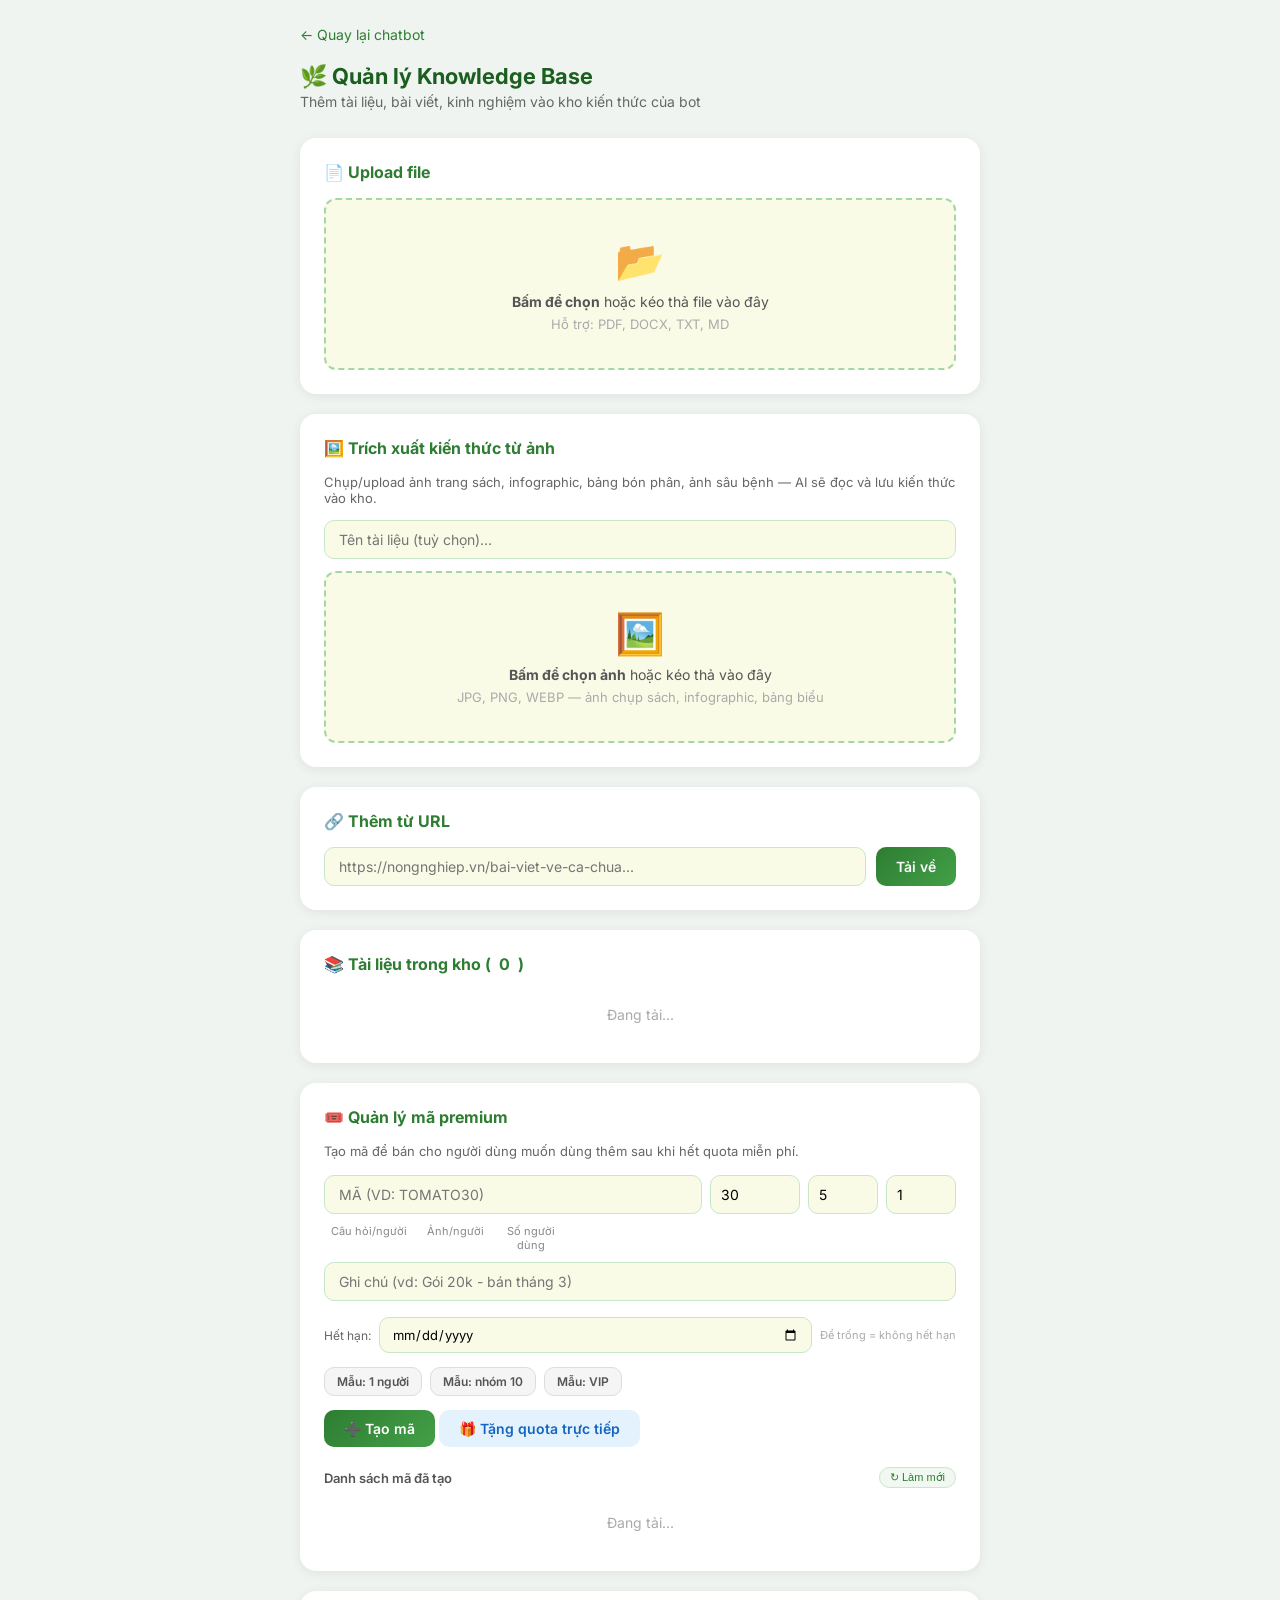
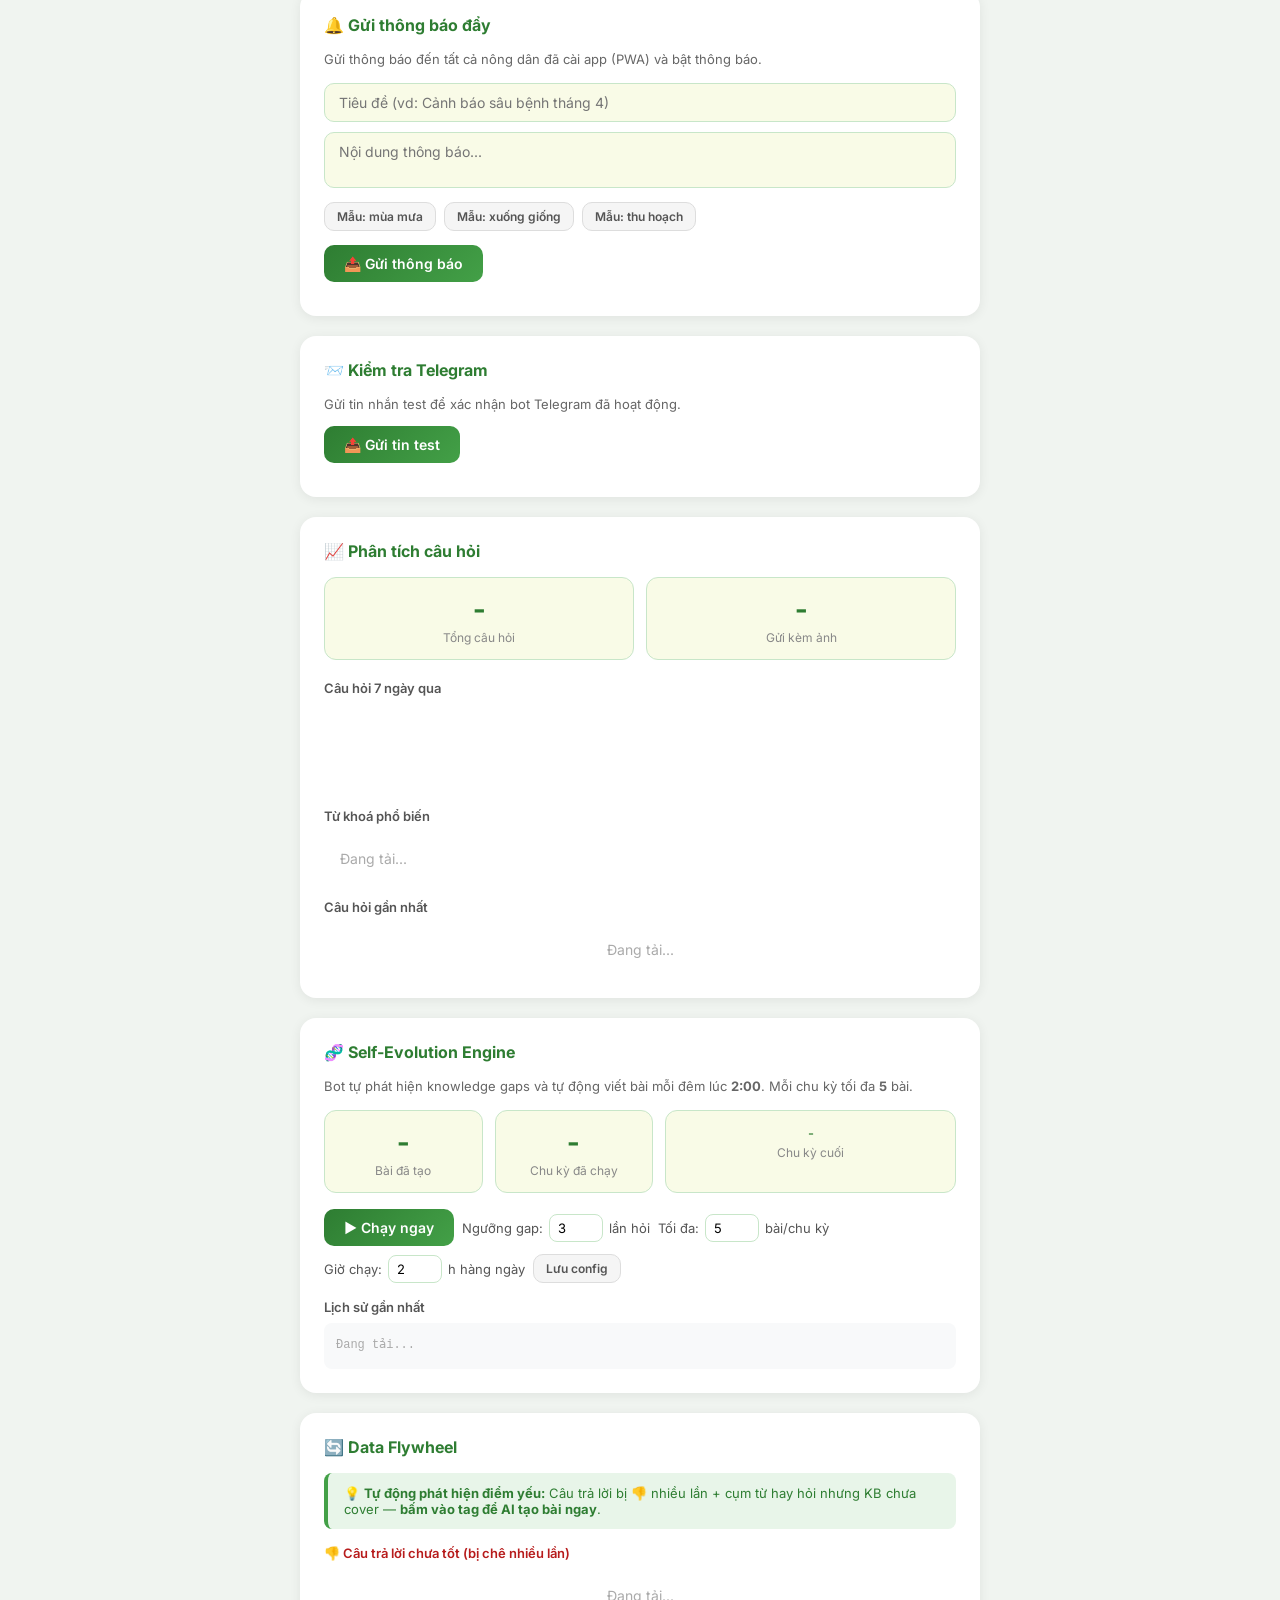
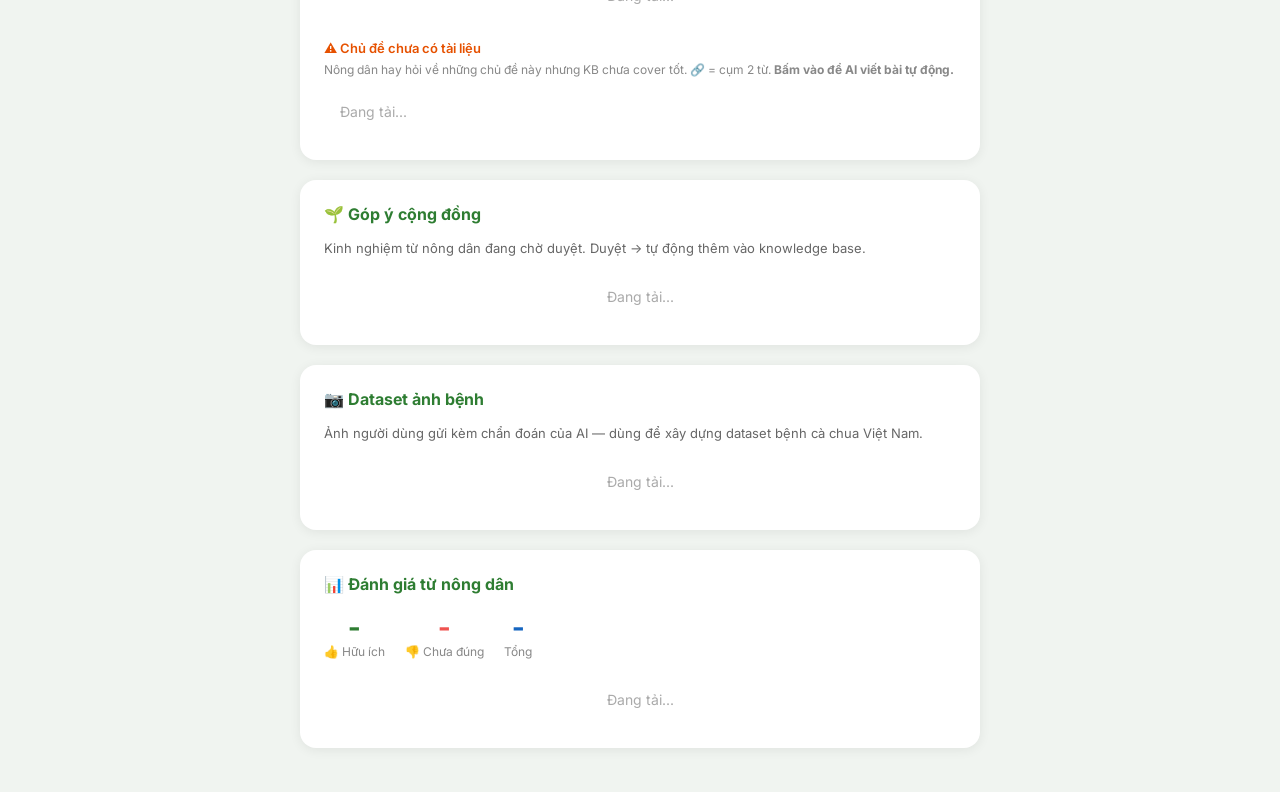
==== static/admin.html @ 4953cf90 "fix: admin có thể reset/xóa code và tặng quota trực tiếp Root cause: admin test code → used_count=1=" ====
<!DOCTYPE html>
<html lang="vi">
<head>
  <meta charset="UTF-8" />
  <meta name="viewport" content="width=device-width, initial-scale=1.0" />
  <title>Admin — Quản lý tài liệu</title>
  <link rel="stylesheet" href="/static/admin.css" />
</head>
<body>
<div class="container">
  <a href="/" class="back-link">← Quay lại chatbot</a>
  <h1>🌿 Quản lý Knowledge Base</h1>
  <p class="subtitle">Thêm tài liệu, bài viết, kinh nghiệm vào kho kiến thức của bot</p>

  <!-- Upload file -->
  <div class="card">
    <h2>📄 Upload file</h2>
    <div class="drop-zone" id="dropZone" onclick="document.getElementById('fileInput').click()">
      <div class="icon">📂</div>
      <p><strong>Bấm để chọn</strong> hoặc kéo thả file vào đây</p>
      <p style="margin-top:6px; color:#aaa; font-size:13px;">Hỗ trợ: PDF, DOCX, TXT, MD</p>
      <input type="file" id="fileInput" accept=".pdf,.docx,.txt,.md" onchange="uploadFile(event)" />
    </div>
  </div>

  <!-- Upload ảnh -->
  <div class="card">
    <h2>🖼️ Trích xuất kiến thức từ ảnh</h2>
    <p style="font-size:13px;color:#666;margin-bottom:14px;">Chụp/upload ảnh trang sách, infographic, bảng bón phân, ảnh sâu bệnh — AI sẽ đọc và lưu kiến thức vào kho.</p>
    <div style="display:flex;gap:10px;margin-bottom:12px;">
      <input type="text" id="imgTitle" placeholder="Tên tài liệu (tuỳ chọn)..." style="flex:1;border:1.5px solid #c8e6c9;border-radius:10px;padding:10px 14px;font-size:14px;font-family:inherit;outline:none;background:#f9fbe7;" />
    </div>
    <div class="drop-zone" id="imgDropZone" onclick="document.getElementById('imgInput').click()">
      <div class="icon">🖼️</div>
      <p><strong>Bấm để chọn ảnh</strong> hoặc kéo thả vào đây</p>
      <p style="margin-top:6px;color:#aaa;font-size:13px;">JPG, PNG, WEBP — ảnh chụp sách, infographic, bảng biểu</p>
      <input type="file" id="imgInput" accept="image/*" onchange="uploadImage(event)" />
    </div>
    <div id="imgPreviewWrap" style="display:none;margin-top:12px;align-items:center;gap:12px;">
      <img id="imgPreview" style="width:80px;height:80px;object-fit:cover;border-radius:8px;border:2px solid #a5d6a7;" />
      <div>
        <div id="imgPreviewName" style="font-size:13px;font-weight:600;"></div>
        <div style="font-size:12px;color:#888;margin-top:3px;">AI đang đọc và trích xuất kiến thức...</div>
      </div>
    </div>
  </div>

  <!-- Thêm URL -->
  <div class="card">
    <h2>🔗 Thêm từ URL</h2>
    <div class="url-row">
      <input type="url" id="urlInput" placeholder="https://nongnghiep.vn/bai-viet-ve-ca-chua..." />
      <button class="btn" onclick="uploadUrl()">Tải về</button>
    </div>
  </div>

  <!-- Log -->
  <div class="log" id="log"></div>

  <!-- Danh sách tài liệu -->
  <div class="card">
    <h2>📚 Tài liệu trong kho (<span id="docCount">0</span>)</h2>
    <div class="doc-list" id="docList">
      <div class="empty">Đang tải...</div>
    </div>
  </div>

  <!-- Premium Codes -->
  <div class="card">
    <h2>🎟️ Quản lý mã premium</h2>
    <p style="font-size:13px;color:#666;margin-bottom:16px;">Tạo mã để bán cho người dùng muốn dùng thêm sau khi hết quota miễn phí.</p>

    <div style="display:flex;flex-direction:column;gap:10px;margin-bottom:14px;">
      <div style="display:flex;gap:8px;">
        <input id="codeInput" type="text" placeholder="Mã (vd: TOMATO30)" maxlength="20"
          style="flex:1;border:1.5px solid #c8e6c9;border-radius:10px;padding:10px 14px;font-size:14px;font-family:inherit;outline:none;background:#f9fbe7;text-transform:uppercase;" />
        <input id="codeRequests" type="number" placeholder="Câu hỏi" min="1" value="30"
          style="width:90px;border:1.5px solid #c8e6c9;border-radius:10px;padding:10px 10px;font-size:14px;font-family:inherit;outline:none;background:#f9fbe7;" />
        <input id="codeImages" type="number" placeholder="Ảnh" min="0" value="5"
          style="width:70px;border:1.5px solid #c8e6c9;border-radius:10px;padding:10px 10px;font-size:14px;font-family:inherit;outline:none;background:#f9fbe7;" />
        <input id="codeMaxUses" type="number" placeholder="Lượt" min="1" value="1" title="Tối đa bao nhiêu người dùng được kích hoạt mã này"
          style="width:70px;border:1.5px solid #c8e6c9;border-radius:10px;padding:10px 10px;font-size:14px;font-family:inherit;outline:none;background:#f9fbe7;" />
      </div>
      <div style="display:flex;gap:6px;font-size:11px;color:#888;">
        <span style="width:90px;text-align:center;">Câu hỏi/người</span>
        <span style="width:70px;text-align:center;">Ảnh/người</span>
        <span style="width:70px;text-align:center;">Số người dùng</span>
      </div>
      <input id="codeNote" type="text" placeholder="Ghi chú (vd: Gói 20k - bán tháng 3)"
        style="border:1.5px solid #c8e6c9;border-radius:10px;padding:10px 14px;font-size:14px;font-family:inherit;outline:none;background:#f9fbe7;" />
      <div style="display:flex;align-items:center;gap:8px;margin-top:6px;">
        <label style="font-size:12px;color:#666;white-space:nowrap;">Hết hạn:</label>
        <input id="codeExpiry" type="date" title="Để trống = không hết hạn"
          style="border:1.5px solid #c8e6c9;border-radius:10px;padding:8px 12px;font-size:13px;font-family:inherit;outline:none;background:#f9fbe7;flex:1;" />
        <span style="font-size:11px;color:#aaa;">Để trống = không hết hạn</span>
      </div>
    </div>
    <div style="display:flex;gap:8px;flex-wrap:wrap;margin-bottom:14px;">
      <button class="btn" style="font-size:12px;padding:6px 12px;background:#f5f5f5;color:#555;border:1px solid #ddd;" onclick="fillCode('PLUS30',30,5,1,'Gói 30 câu - 1 người')">Mẫu: 1 người</button>
      <button class="btn" style="font-size:12px;padding:6px 12px;background:#f5f5f5;color:#555;border:1px solid #ddd;" onclick="fillCode('NHOM10',30,5,10,'Gói nhóm 10 người')">Mẫu: nhóm 10</button>
      <button class="btn" style="font-size:12px;padding:6px 12px;background:#f5f5f5;color:#555;border:1px solid #ddd;" onclick="fillCode('VIP100',100,20,1,'Gói VIP')">Mẫu: VIP</button>
    </div>
    <button class="btn" onclick="createCode()">➕ Tạo mã</button>
    <button class="btn" style="background:#e3f2fd;color:#1565c0;border-color:#90caf9;" onclick="giftQuota()">🎁 Tặng quota trực tiếp</button>
    <div id="codeResult" style="margin-top:10px;font-size:13px;"></div>

    <div style="margin-top:20px;">
      <div style="display:flex;justify-content:space-between;align-items:center;margin-bottom:10px;">
        <div style="font-size:13px;font-weight:600;color:#555;">Danh sách mã đã tạo</div>
        <button onclick="loadCodes()" style="font-size:11px;padding:3px 10px;border:1px solid #c8e6c9;border-radius:12px;background:#f1f8f1;color:#2e7d32;cursor:pointer;">↻ Làm mới</button>
      </div>
      <div id="codeList"><div class="empty">Đang tải...</div></div>
    </div>
  </div>

  <!-- Push Notifications -->
  <div class="card" id="pushCard">
    <h2>🔔 Gửi thông báo đẩy</h2>
    <p style="font-size:13px;color:#666;margin-bottom:16px;">Gửi thông báo đến tất cả nông dân đã cài app (PWA) và bật thông báo.</p>

    <div style="display:flex;flex-direction:column;gap:10px;margin-bottom:14px;">
      <input id="pushTitle" type="text" placeholder="Tiêu đề (vd: Cảnh báo sâu bệnh tháng 4)"
        style="border:1.5px solid #c8e6c9;border-radius:10px;padding:10px 14px;font-size:14px;font-family:inherit;outline:none;background:#f9fbe7;" />
      <textarea id="pushBody" rows="2" placeholder="Nội dung thông báo..."
        style="border:1.5px solid #c8e6c9;border-radius:10px;padding:10px 14px;font-size:14px;font-family:inherit;outline:none;background:#f9fbe7;resize:none;"></textarea>
    </div>

    <div style="display:flex;gap:8px;flex-wrap:wrap;margin-bottom:14px;">
      <button class="btn" style="font-size:12px;padding:6px 12px;background:#f5f5f5;color:#555;border:1px solid #ddd;" onclick="fillPush('🌧️ Mùa mưa đến rồi!','Phun phòng bệnh mốc sương ngay, 7 ngày/lần. Kiểm tra thoát nước vườn.')">Mẫu: mùa mưa</button>
      <button class="btn" style="font-size:12px;padding:6px 12px;background:#f5f5f5;color:#555;border:1px solid #ddd;" onclick="fillPush('🌱 Thời điểm xuống giống!','Tháng này là thời điểm tốt để trồng cà chua. Chuẩn bị đất và giống ngay nhé!')">Mẫu: xuống giống</button>
      <button class="btn" style="font-size:12px;padding:6px 12px;background:#f5f5f5;color:#555;border:1px solid #ddd;" onclick="fillPush('🍅 Thu hoạch và giá cả','Kiểm tra vườn, thu hoạch khi quả đỏ 70-80% để vận chuyển xa được.')">Mẫu: thu hoạch</button>
    </div>

    <button class="btn" onclick="sendPush()" id="pushBtn">📤 Gửi thông báo</button>
    <div id="pushResult" style="margin-top:10px;font-size:13px;"></div>
  </div>

  <!-- Telegram Test -->
  <div class="card">
    <h2>📨 Kiểm tra Telegram</h2>
    <p style="font-size:13px;color:#666;margin-bottom:14px;">Gửi tin nhắn test để xác nhận bot Telegram đã hoạt động.</p>
    <button class="btn" onclick="testTelegram()" id="telegramTestBtn">📤 Gửi tin test</button>
    <div id="telegramResult" style="margin-top:10px;font-size:13px;"></div>
  </div>

  <!-- Analytics -->
  <div class="card">
    <h2>📈 Phân tích câu hỏi</h2>
    <div class="stat-row">
      <div class="stat-box">
        <div class="num" id="aTotalQ">-</div>
        <div class="lbl">Tổng câu hỏi</div>
      </div>
      <div class="stat-box">
        <div class="num" id="aTotalImg">-</div>
        <div class="lbl">Gửi kèm ảnh</div>
      </div>
    </div>

    <div style="font-size:13px;font-weight:600;color:#555;margin-bottom:10px;">Câu hỏi 7 ngày qua</div>
    <div class="bar-chart" id="barChart"></div>
    <div style="display:flex;gap:6px;" id="barLabels"></div>

    <div style="font-size:13px;font-weight:600;color:#555;margin:16px 0 10px;">Từ khoá phổ biến</div>
    <div class="keyword-cloud" id="keywordCloud">
      <div class="empty">Đang tải...</div>
    </div>

    <div style="font-size:13px;font-weight:600;color:#555;margin:16px 0 10px;">Câu hỏi gần nhất</div>
    <div id="recentQuestions">
      <div class="empty">Đang tải...</div>
    </div>
  </div>

  <!-- Self-Evolution Engine -->
  <div class="card">
    <h2>🧬 Self-Evolution Engine</h2>
    <p style="font-size:13px;color:#666;margin-bottom:16px;">Bot tự phát hiện knowledge gaps và tự động viết bài mỗi đêm lúc <strong id="evoHour">2:00</strong>. Mỗi chu kỳ tối đa <strong id="evoMax">5</strong> bài.</p>

    <div class="stat-row" style="margin-bottom:16px;">
      <div class="stat-box">
        <div class="num" id="evoTotalFilled">-</div>
        <div class="lbl">Bài đã tạo</div>
      </div>
      <div class="stat-box">
        <div class="num" id="evoTotalCycles">-</div>
        <div class="lbl">Chu kỳ đã chạy</div>
      </div>
      <div class="stat-box" style="flex:2;">
        <div class="num" style="font-size:13px;font-weight:500;" id="evoLastCycle">-</div>
        <div class="lbl">Chu kỳ cuối</div>
      </div>
    </div>

    <div style="display:flex;gap:8px;flex-wrap:wrap;align-items:center;margin-bottom:16px;">
      <button class="btn" onclick="runEvolution()" id="runEvoBtn">▶ Chạy ngay</button>
      <div style="display:flex;align-items:center;gap:6px;font-size:13px;color:#555;">
        <span>Ngưỡng gap:</span>
        <input id="cfgMinCount" type="number" min="1" max="20" value="3"
          style="width:54px;border:1.5px solid #c8e6c9;border-radius:8px;padding:5px 8px;font-size:13px;font-family:inherit;outline:none;" />
        <span>lần hỏi</span>
      </div>
      <div style="display:flex;align-items:center;gap:6px;font-size:13px;color:#555;">
        <span>Tối đa:</span>
        <input id="cfgMaxPerCycle" type="number" min="1" max="20" value="5"
          style="width:54px;border:1.5px solid #c8e6c9;border-radius:8px;padding:5px 8px;font-size:13px;font-family:inherit;outline:none;" />
        <span>bài/chu kỳ</span>
      </div>
      <div style="display:flex;align-items:center;gap:6px;font-size:13px;color:#555;">
        <span>Giờ chạy:</span>
        <input id="cfgHour" type="number" min="0" max="23" value="2"
          style="width:54px;border:1.5px solid #c8e6c9;border-radius:8px;padding:5px 8px;font-size:13px;font-family:inherit;outline:none;" />
        <span>h hàng ngày</span>
      </div>
      <button class="btn" style="background:#f5f5f5;color:#555;border:1px solid #ddd;font-size:12px;padding:6px 12px;" onclick="saveEvoConfig()">Lưu config</button>
    </div>

    <div id="evoRunResult" style="font-size:13px;margin-bottom:12px;"></div>

    <div style="font-size:13px;font-weight:600;color:#555;margin-bottom:8px;">Lịch sử gần nhất</div>
    <div id="evoHistory" style="font-size:12px;font-family:monospace;background:#f8f9fa;border-radius:8px;padding:12px;max-height:260px;overflow-y:auto;line-height:1.8;">
      <span style="color:#aaa;">Đang tải...</span>
    </div>
  </div>

  <!-- Data Flywheel -->
  <div class="card">
    <h2>🔄 Data Flywheel</h2>
    <div class="flywheel-tip">
      💡 <strong>Tự động phát hiện điểm yếu:</strong> Câu trả lời bị 👎 nhiều lần + cụm từ hay hỏi nhưng KB chưa cover — <strong>bấm vào tag để AI tạo bài ngay</strong>.
    </div>

    <div style="font-size:13px;font-weight:600;color:#b71c1c;margin-bottom:10px;">👎 Câu trả lời chưa tốt (bị chê nhiều lần)</div>
    <div id="badQuestions"><div class="empty">Đang tải...</div></div>

    <div style="font-size:13px;font-weight:600;color:#e65100;margin:20px 0 6px;">⚠️ Chủ đề chưa có tài liệu</div>
    <p style="font-size:12px;color:#888;margin-bottom:10px;">Nông dân hay hỏi về những chủ đề này nhưng KB chưa cover tốt. 🔗 = cụm 2 từ. <strong>Bấm vào để AI viết bài tự động.</strong></p>
    <div class="gap-cloud" id="gapCloud"><div class="empty">Đang tải...</div></div>
    <div id="gapEmpty" style="display:none;" class="empty">✅ Knowledge base đang cover tốt tất cả chủ đề phổ biến!</div>
  </div>

  <!-- Community Tips -->
  <div class="card">
    <h2>🌱 Góp ý cộng đồng</h2>
    <p style="font-size:13px;color:#666;margin-bottom:16px;">Kinh nghiệm từ nông dân đang chờ duyệt. Duyệt → tự động thêm vào knowledge base.</p>
    <div id="communityList"><div class="empty">Đang tải...</div></div>
  </div>

  <!-- Image Dataset -->
  <div class="card">
    <h2>📷 Dataset ảnh bệnh</h2>
    <p style="font-size:13px;color:#666;margin-bottom:16px;">Ảnh người dùng gửi kèm chẩn đoán của AI — dùng để xây dựng dataset bệnh cà chua Việt Nam.</p>
    <div id="imageDatasetList"><div class="empty">Đang tải...</div></div>
  </div>

  <!-- Feedback -->
  <div class="card">
    <h2>📊 Đánh giá từ nông dân</h2>
    <div id="feedbackStats" style="display:flex;gap:20px;margin-bottom:16px;">
      <div style="text-align:center;">
        <div style="font-size:28px;font-weight:700;color:#2e7d32;" id="fbGood">-</div>
        <div style="font-size:12px;color:#888;">👍 Hữu ích</div>
      </div>
      <div style="text-align:center;">
        <div style="font-size:28px;font-weight:700;color:#ef5350;" id="fbBad">-</div>
        <div style="font-size:12px;color:#888;">👎 Chưa đúng</div>
      </div>
      <div style="text-align:center;">
        <div style="font-size:28px;font-weight:700;color:#1565c0;" id="fbTotal">-</div>
        <div style="font-size:12px;color:#888;">Tổng</div>
      </div>
    </div>
    <div id="feedbackList" style="display:flex;flex-direction:column;gap:10px;">
      <div class="empty">Đang tải...</div>
    </div>
  </div>
</div>

<script src="/static/admin.js"></script>
</body>
</html>
---- static/admin.css ----
@import url('https://fonts.googleapis.com/css2?family=Inter:wght@400;500;600;700&display=swap');
* { box-sizing: border-box; margin: 0; padding: 0; }
body {
  font-family: 'Inter', sans-serif;
  background: #f0f4f0; min-height: 100vh;
  padding: 24px 16px;
}
.container { max-width: 680px; margin: 0 auto; }
h1 { font-size: 22px; color: #1b5e20; margin-bottom: 4px; }
.subtitle { color: #666; font-size: 14px; margin-bottom: 28px; }

.card {
  background: white; border-radius: 16px;
  padding: 24px; margin-bottom: 20px;
  box-shadow: 0 2px 12px rgba(0,0,0,0.07);
}
.card h2 { font-size: 16px; color: #2e7d32; margin-bottom: 16px; display: flex; align-items: center; gap: 8px; }

/* Upload drag-drop zone */
.drop-zone {
  border: 2px dashed #a5d6a7; border-radius: 12px;
  padding: 36px 20px; text-align: center;
  cursor: pointer; transition: all 0.2s;
  background: #f9fbe7;
}
.drop-zone:hover, .drop-zone.drag { border-color: #2e7d32; background: #e8f5e9; }
.drop-zone p { color: #555; font-size: 14px; margin-top: 8px; }
.drop-zone .icon { font-size: 40px; }
.drop-zone input { display: none; }

/* URL input */
.url-row { display: flex; gap: 10px; }
.url-row input {
  flex: 1; border: 1.5px solid #c8e6c9; border-radius: 10px;
  padding: 10px 14px; font-size: 14px; font-family: inherit;
  outline: none; background: #f9fbe7;
}
.url-row input:focus { border-color: #2e7d32; }

/* Button */
.btn {
  background: linear-gradient(135deg, #2e7d32, #43a047);
  color: white; border: none; border-radius: 10px;
  padding: 10px 20px; font-size: 14px; font-family: inherit;
  font-weight: 600; cursor: pointer; transition: all 0.15s;
  white-space: nowrap;
}
.btn:hover { opacity: 0.9; transform: translateY(-1px); }
.btn:active { transform: scale(0.97); }
.btn:disabled { background: #a5d6a7; cursor: not-allowed; transform: none; }

/* Doc list */
.doc-list { display: flex; flex-direction: column; gap: 10px; }
.doc-item {
  display: flex; align-items: center; gap: 12px;
  padding: 12px 14px; background: #f9f9f9;
  border-radius: 10px; border: 1px solid #e8e8e8;
}
.doc-icon { font-size: 22px; flex-shrink: 0; }
.doc-info { flex: 1; min-width: 0; }
.doc-name { font-size: 14px; font-weight: 600; color: #212121; white-space: nowrap; overflow: hidden; text-overflow: ellipsis; }
.doc-meta { font-size: 12px; color: #888; margin-top: 2px; }
.doc-delete {
  background: none; border: none; color: #bbb;
  cursor: pointer; font-size: 18px; padding: 4px;
  transition: color 0.15s; flex-shrink: 0;
}
.doc-delete:hover { color: #ef5350; }

/* Log */
.log {
  background: #1a1a2e; color: #69f0ae;
  border-radius: 10px; padding: 14px 16px;
  font-family: monospace; font-size: 13px;
  min-height: 60px; max-height: 160px;
  overflow-y: auto; white-space: pre-wrap;
  display: none;
}
.log.show { display: block; }

.back-link { display: inline-block; margin-bottom: 20px; color: #2e7d32; text-decoration: none; font-size: 14px; }
.back-link:hover { text-decoration: underline; }

.empty { color: #aaa; font-size: 14px; text-align: center; padding: 16px; }

/* Analytics */
.stat-row { display: flex; gap: 12px; margin-bottom: 20px; }
.stat-box {
  flex: 1; background: #f9fbe7; border-radius: 12px;
  padding: 14px 12px; text-align: center;
  border: 1.5px solid #c8e6c9;
}
.stat-box .num { font-size: 28px; font-weight: 700; color: #2e7d32; }
.stat-box .lbl { font-size: 12px; color: #888; margin-top: 4px; }

.bar-chart { display: flex; align-items: flex-end; gap: 6px; height: 80px; margin-bottom: 6px; }
.bar-col { flex: 1; display: flex; flex-direction: column; align-items: center; gap: 4px; }
.bar { width: 100%; background: #a5d6a7; border-radius: 4px 4px 0 0; min-height: 4px; transition: background 0.2s; }
.bar:hover { background: #2e7d32; }
.bar-lbl { font-size: 10px; color: #999; white-space: nowrap; }
.bar-val { font-size: 10px; color: #555; font-weight: 600; }

.keyword-cloud { display: flex; flex-wrap: wrap; gap: 8px; margin-top: 4px; }
.kw-tag {
  background: #e8f5e9; color: #2e7d32;
  border-radius: 20px; padding: 4px 12px;
  font-size: 13px; font-weight: 500;
  border: 1px solid #a5d6a7;
}
.kw-tag.big { font-size: 15px; font-weight: 700; background: #c8e6c9; }

.q-item {
  padding: 10px 12px; background: #f9f9f9;
  border-radius: 10px; border: 1px solid #eee;
  margin-bottom: 8px;
}
.q-item .q-text { font-size: 13px; color: #333; }
.q-item .q-meta { font-size: 11px; color: #aaa; margin-top: 4px; }

/* Community tips */
.tip-item {
  padding: 14px; background: #fff8e1;
  border-radius: 12px; border: 1px solid #ffe082;
  margin-bottom: 12px;
}
.tip-title { font-size: 14px; font-weight: 700; color: #212121; margin-bottom: 4px; }
.tip-content { font-size: 13px; color: #555; line-height: 1.5; margin-bottom: 8px; white-space: pre-wrap; }
.tip-meta { font-size: 11px; color: #aaa; margin-bottom: 10px; display: flex; gap: 10px; }
.tip-actions { display: flex; gap: 8px; }
.btn-approve { background: #2e7d32; color: white; border: none; border-radius: 8px; padding: 7px 16px; font-size: 13px; font-weight: 600; cursor: pointer; font-family: inherit; }
.btn-reject  { background: #f5f5f5; color: #777; border: 1px solid #ddd; border-radius: 8px; padding: 7px 16px; font-size: 13px; cursor: pointer; font-family: inherit; }
.btn-approve:hover { background: #1b5e20; }
.btn-reject:hover  { background: #ffebee; color: #ef5350; border-color: #ef5350; }

/* Image dataset */
.img-item { display: flex; gap: 12px; padding: 12px; background: #f9f9f9; border-radius: 10px; border: 1px solid #eee; margin-bottom: 10px; }
.img-thumb { width: 70px; height: 70px; object-fit: cover; border-radius: 8px; flex-shrink: 0; border: 1.5px solid #c8e6c9; cursor: pointer; }
.img-info { flex: 1; min-width: 0; }
.img-diagnosis { font-size: 12px; color: #444; line-height: 1.5; overflow: hidden; display: -webkit-box; -webkit-line-clamp: 3; -webkit-box-orient: vertical; }
.img-meta { font-size: 11px; color: #aaa; margin-top: 5px; display: flex; gap: 8px; }

/* Data Flywheel */
.bad-item {
  padding: 12px 14px; background: #fff8f8;
  border-radius: 10px; border: 1px solid #ffcdd2;
  margin-bottom: 10px;
}
.bad-item .bad-q { font-size: 13px; font-weight: 600; color: #b71c1c; }
.bad-item .bad-a { font-size: 12px; color: #777; margin-top: 4px; line-height: 1.5; }
.bad-item .bad-meta { font-size: 11px; color: #aaa; margin-top: 6px; display: flex; gap: 12px; align-items: center; }
.gap-tag {
  background: #fff3e0; color: #e65100;
  border: 1px solid #ffcc80; border-radius: 20px;
  padding: 5px 14px; font-size: 13px; font-weight: 600;
  display: inline-flex; align-items: center; gap: 6px;
}
.gap-cloud { display: flex; flex-wrap: wrap; gap: 8px; margin-top: 8px; }
/* AI confidence badge */
.ai-badge {
  display: inline-flex; align-items: center; gap: 5px;
  border-radius: 20px; padding: 3px 10px; font-size: 12px; font-weight: 600;
  margin-bottom: 8px;
}
.ai-badge.high { background: #e8f5e9; color: #2e7d32; border: 1px solid #a5d6a7; }
.ai-badge.mid  { background: #fff8e1; color: #f57c00; border: 1px solid #ffe082; }
.ai-badge.low  { background: #ffebee; color: #ef5350; border: 1px solid #ffcdd2; }
.ai-reason {
  font-size: 12px; color: #666; background: #f5f5f5;
  padding: 6px 10px; border-radius: 6px; margin-bottom: 10px;
  border-left: 3px solid #bdbdbd;
}

.flywheel-tip {
  background: #e8f5e9; border-left: 4px solid #43a047;
  padding: 12px 16px; border-radius: 8px;
  font-size: 13px; color: #2e7d32; margin-bottom: 16px;
}
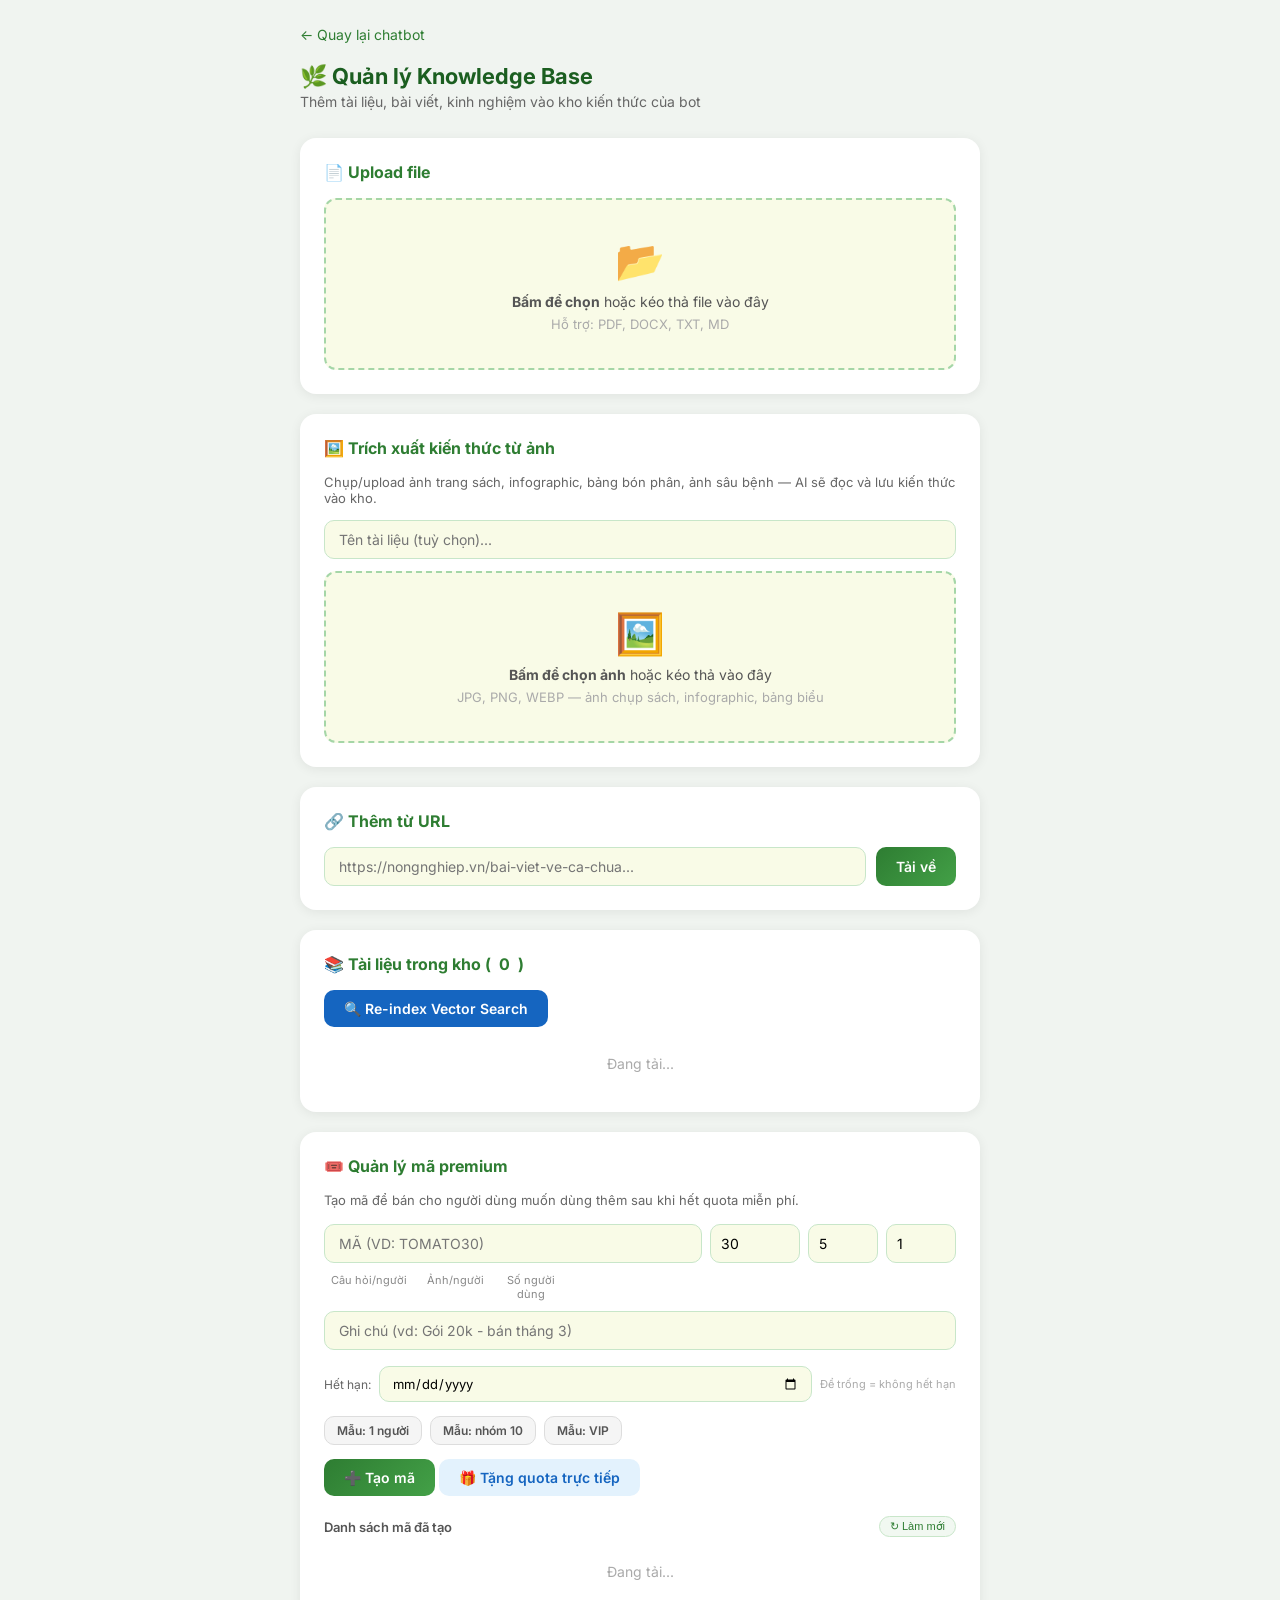
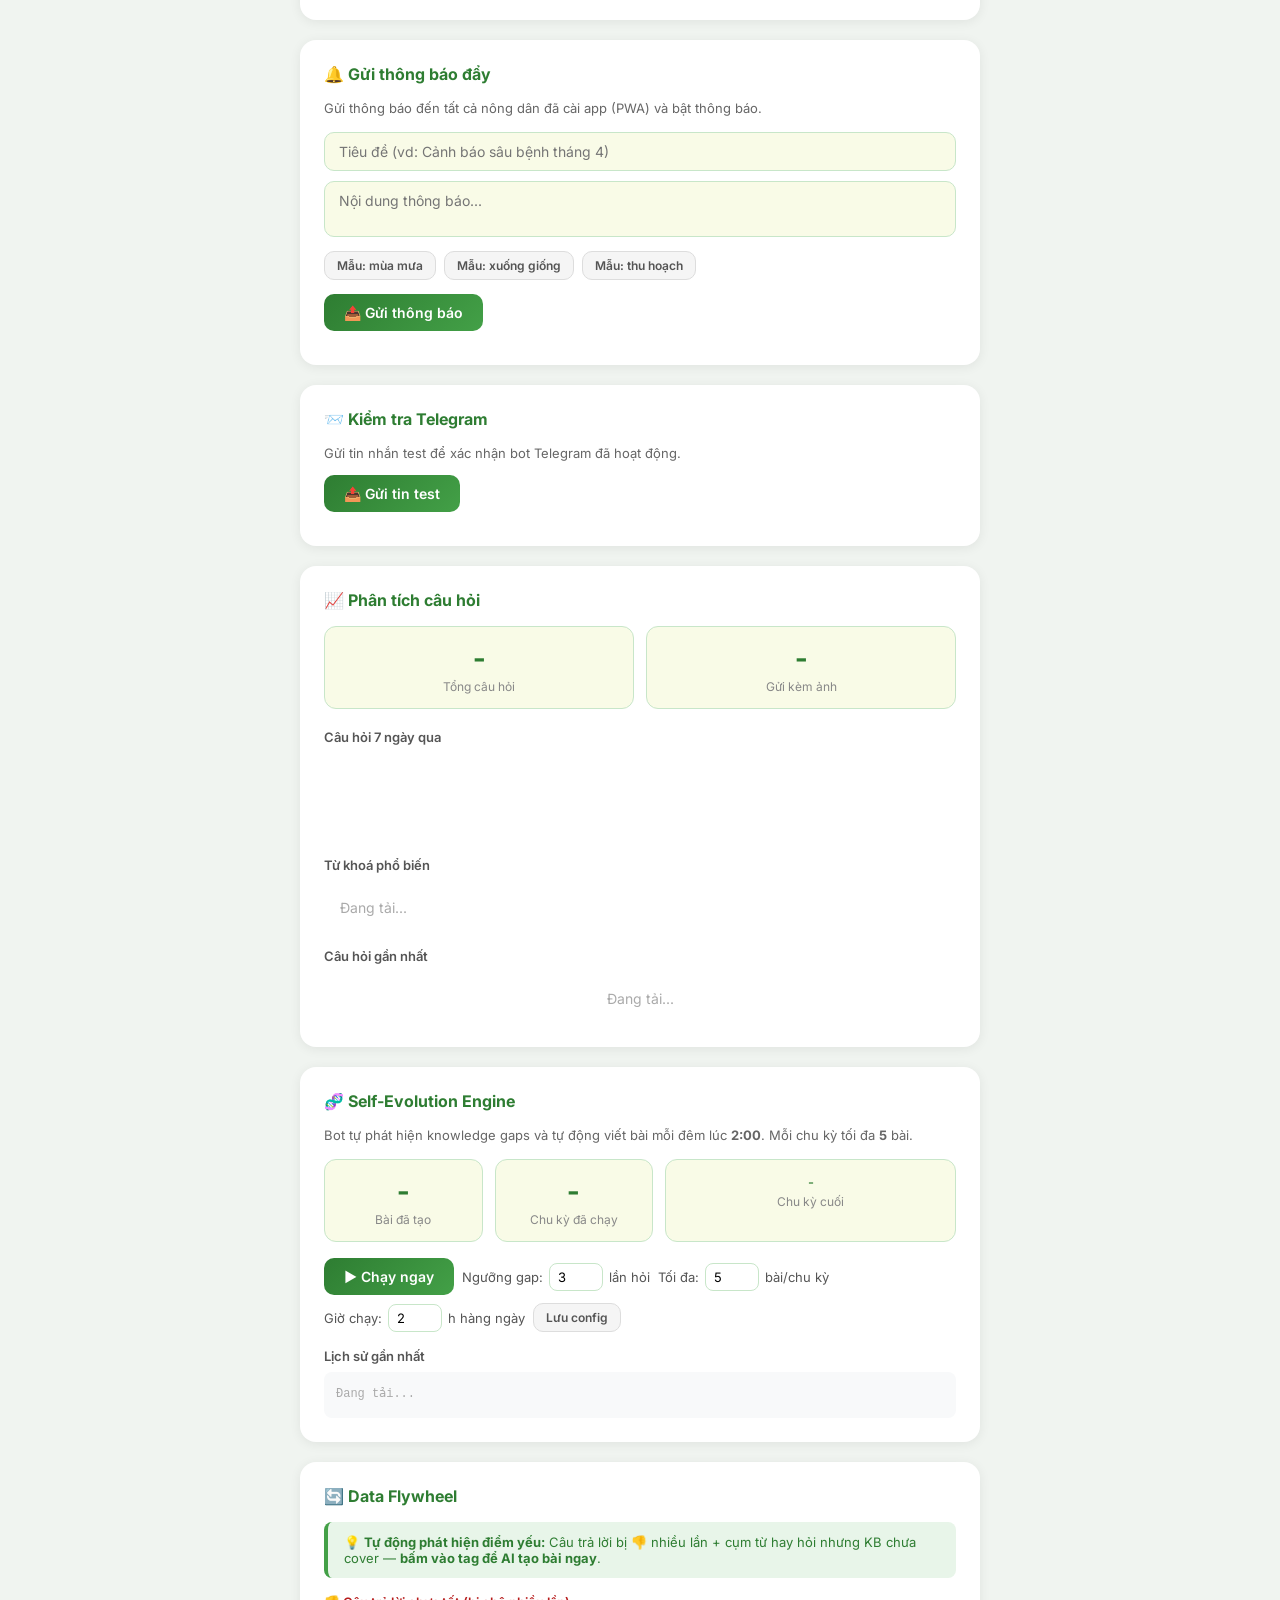
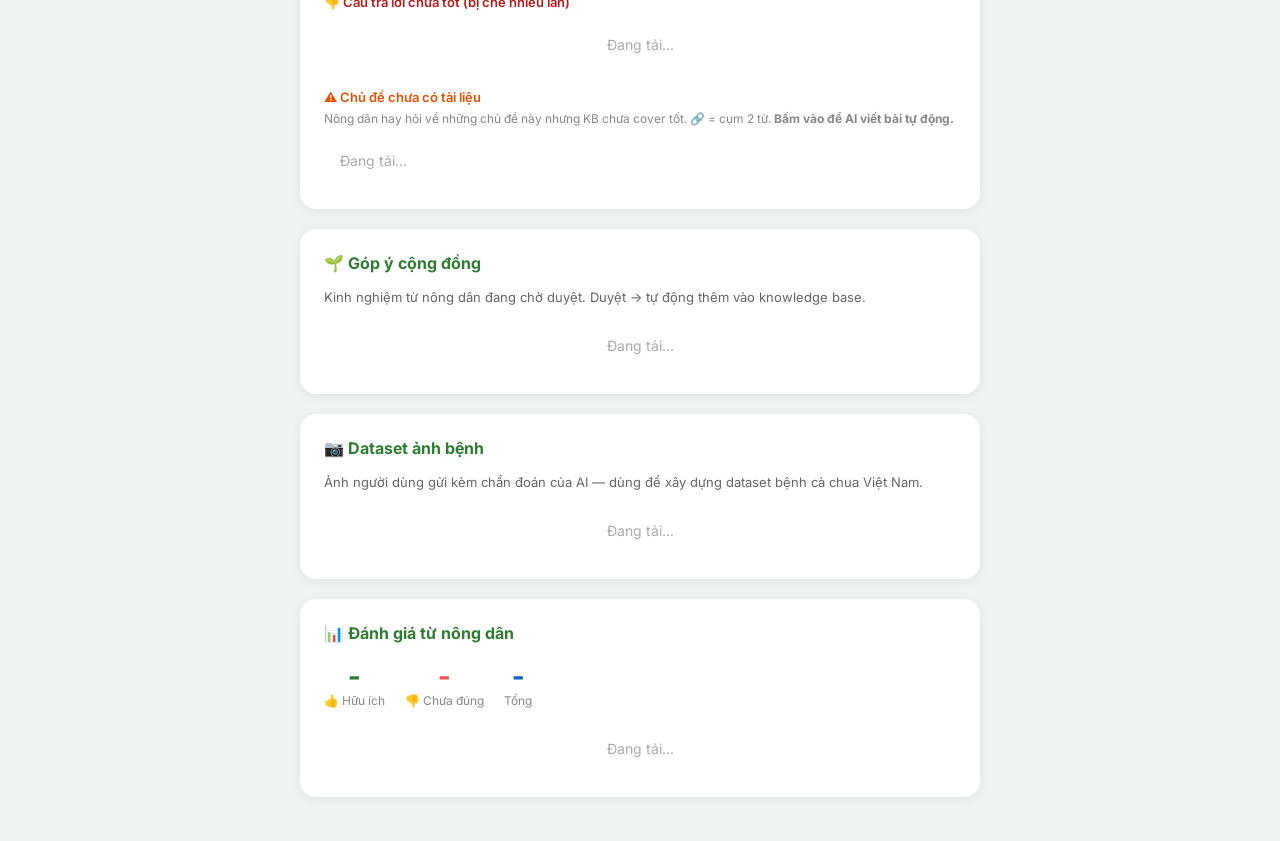
==== commit 8ffb512a: "feat: thêm nút Re-index Vector Search trong admin - Admin UI: nút 'Re-index Vector Search' trong phầ" ====
--- a/static/admin.html
+++ b/static/admin.html
@@ -60,6 +60,10 @@
   <!-- Danh sách tài liệu -->
   <div class="card">
     <h2>📚 Tài liệu trong kho (<span id="docCount">0</span>)</h2>
+    <div style="margin-bottom:12px;display:flex;align-items:center;gap:10px;flex-wrap:wrap;">
+      <button class="btn" onclick="reindexAll()" style="background:#1565c0;">🔍 Re-index Vector Search</button>
+      <span id="reindexStatus" style="font-size:12px;color:#888;"></span>
+    </div>
     <div class="doc-list" id="docList">
       <div class="empty">Đang tải...</div>
     </div>
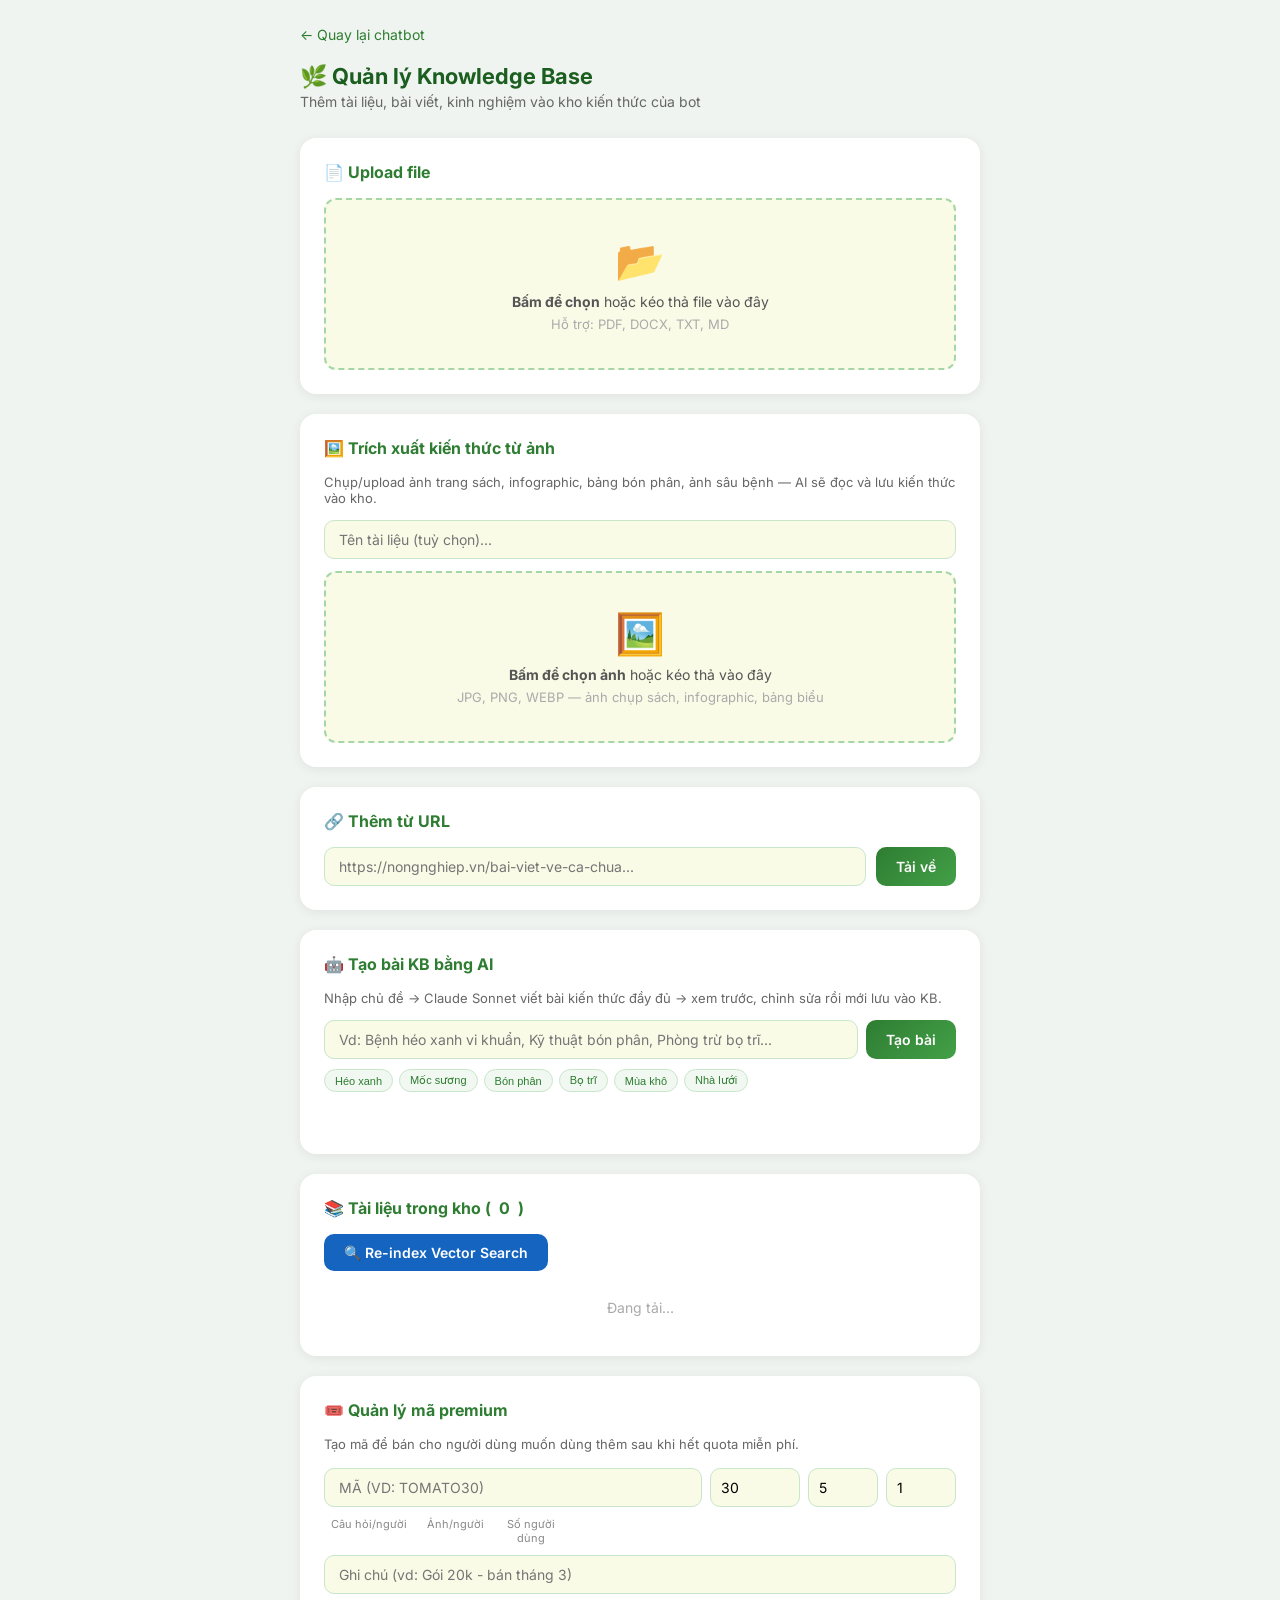
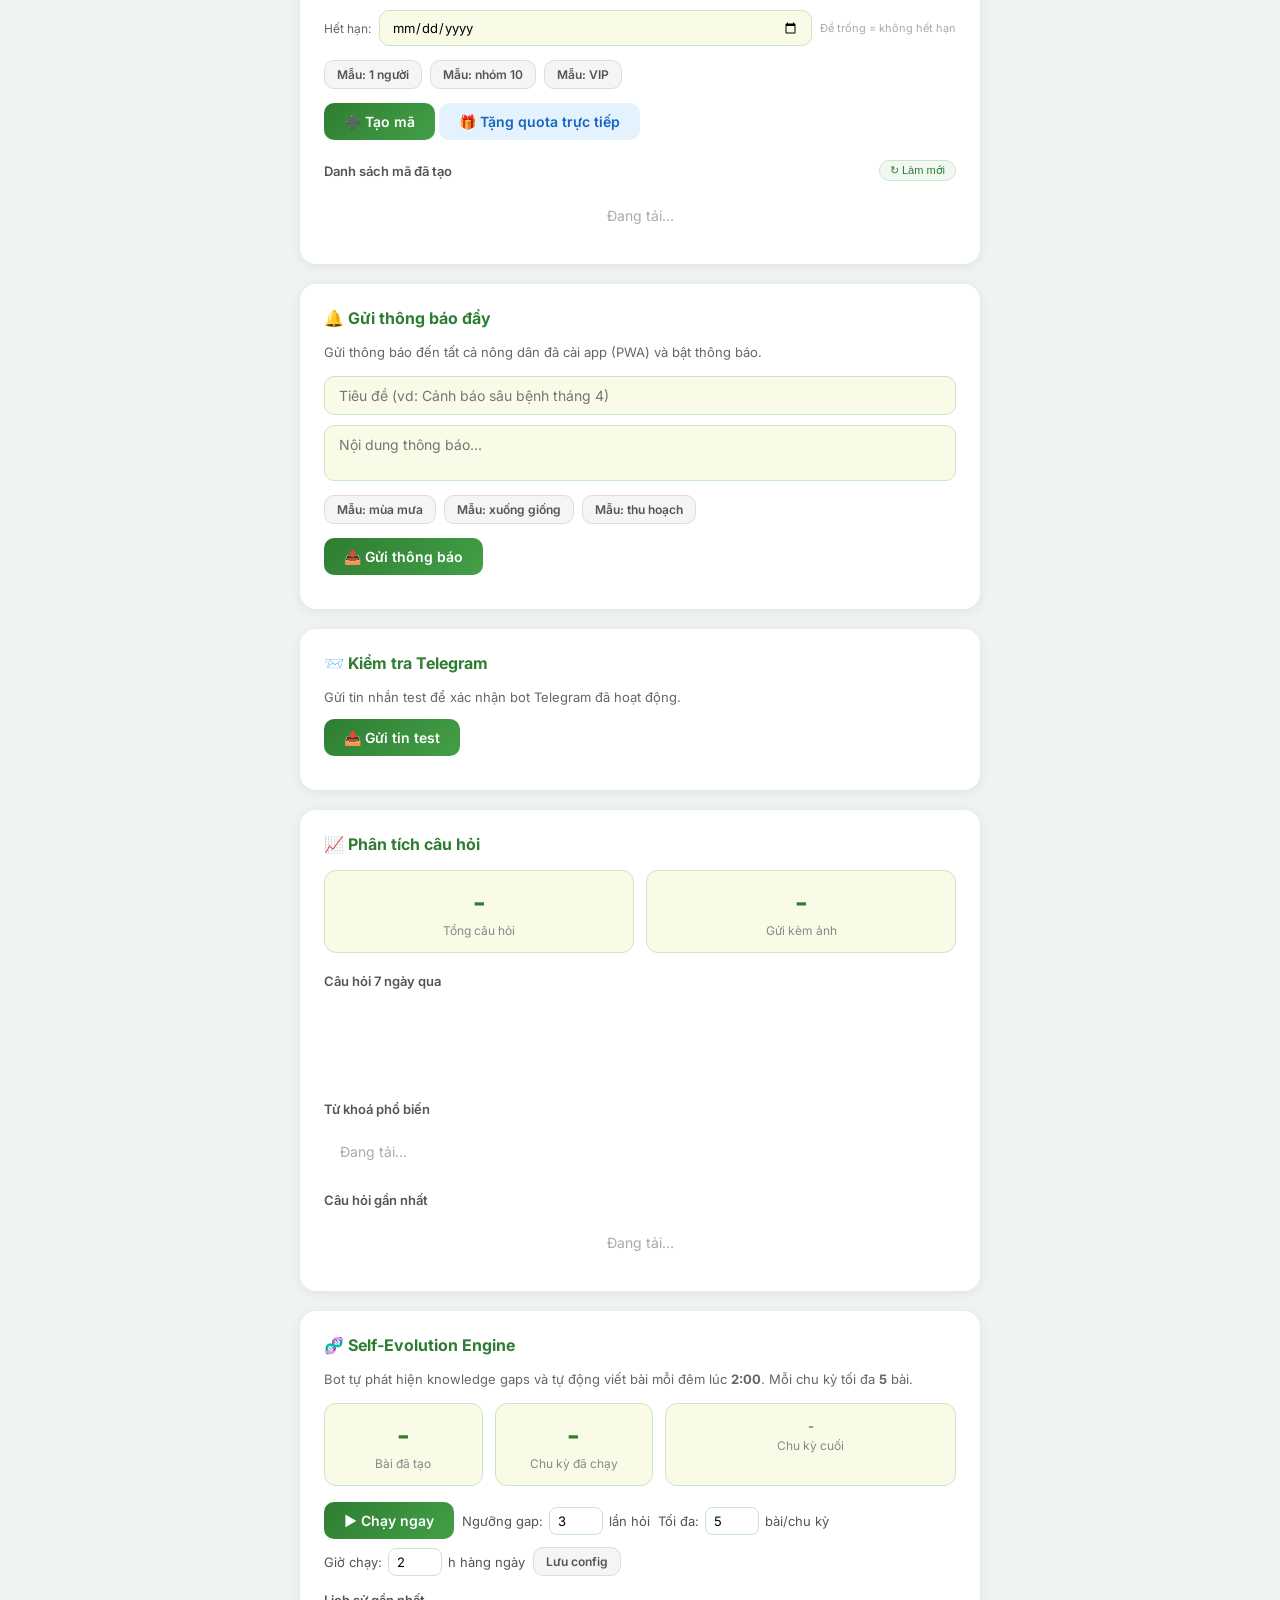
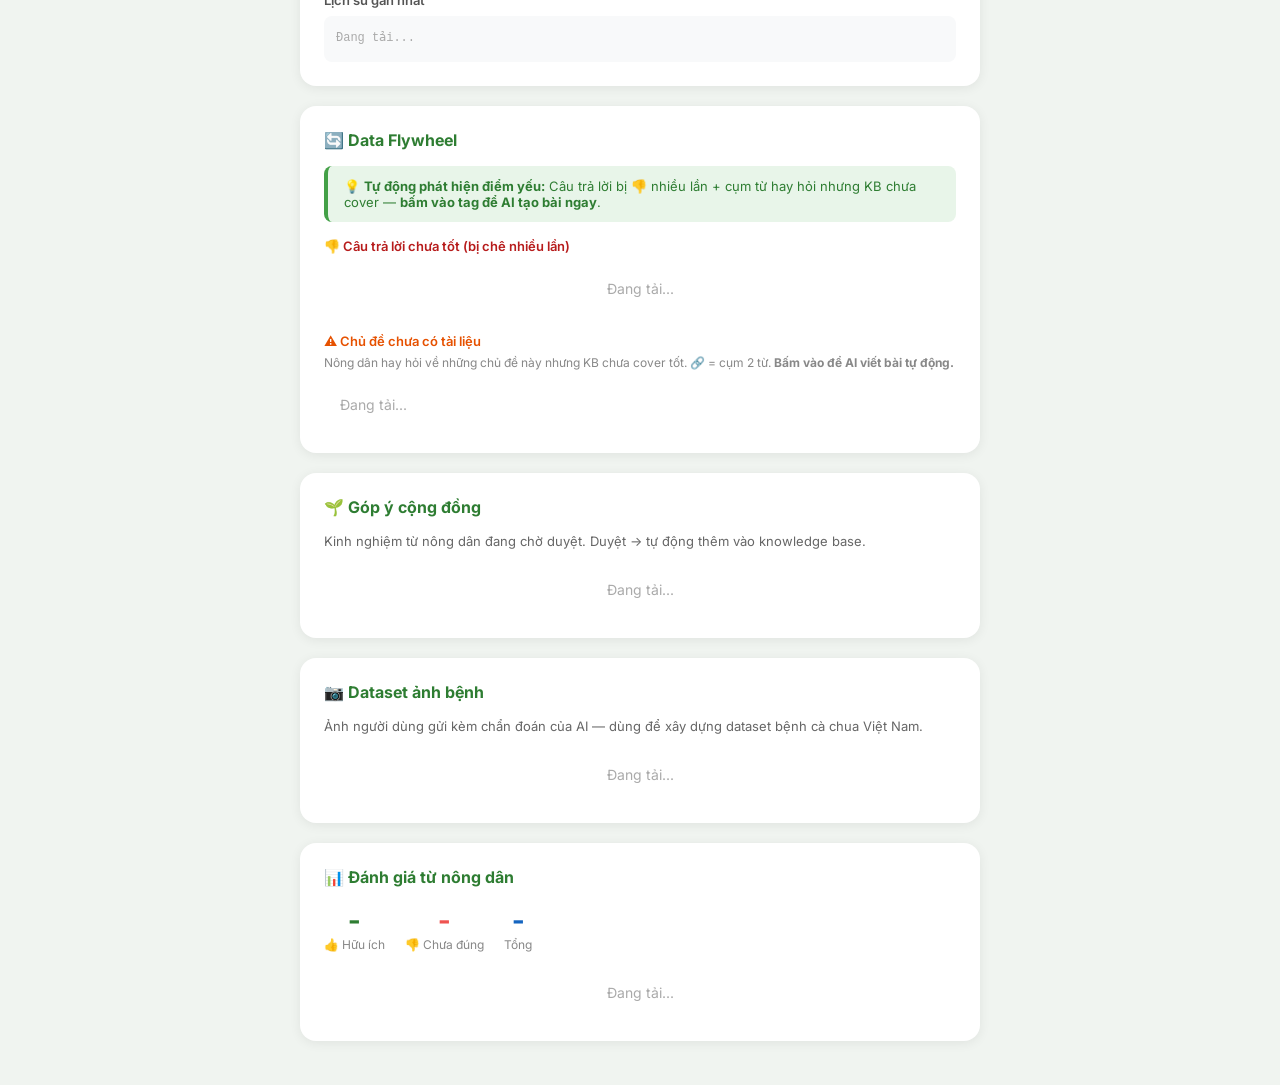
==== commit 8632ab3b: "feat: tạo bài KB bằng AI — admin nhập chủ đề, Claude Sonnet viết, xem trước rồi mới lưu - POST /admi" ====
--- a/static/admin.html
+++ b/static/admin.html
@@ -54,6 +54,41 @@
     </div>
   </div>
 
+  <!-- Tạo bài KB bằng AI -->
+  <div class="card">
+    <h2>🤖 Tạo bài KB bằng AI</h2>
+    <p style="font-size:13px;color:#666;margin-bottom:14px;">Nhập chủ đề → Claude Sonnet viết bài kiến thức đầy đủ → xem trước, chỉnh sửa rồi mới lưu vào KB.</p>
+    <div style="display:flex;gap:8px;margin-bottom:10px;">
+      <input type="text" id="aiTopicInput" placeholder="Vd: Bệnh héo xanh vi khuẩn, Kỹ thuật bón phân, Phòng trừ bọ trĩ..."
+        style="flex:1;border:1.5px solid #c8e6c9;border-radius:10px;padding:10px 14px;font-size:14px;font-family:inherit;outline:none;background:#f9fbe7;"
+        onkeydown="if(event.key==='Enter') generateKbArticle()" />
+      <button class="btn" onclick="generateKbArticle()" id="generateBtn">Tạo bài</button>
+    </div>
+    <div style="display:flex;gap:6px;flex-wrap:wrap;margin-bottom:12px;">
+      <button onclick="document.getElementById('aiTopicInput').value='Bệnh héo xanh vi khuẩn trên cà chua'" style="font-size:11px;padding:4px 10px;border:1px solid #c8e6c9;border-radius:12px;background:#f1f8f1;color:#2e7d32;cursor:pointer;">Héo xanh</button>
+      <button onclick="document.getElementById('aiTopicInput').value='Bệnh mốc sương trên cà chua'" style="font-size:11px;padding:4px 10px;border:1px solid #c8e6c9;border-radius:12px;background:#f1f8f1;color:#2e7d32;cursor:pointer;">Mốc sương</button>
+      <button onclick="document.getElementById('aiTopicInput').value='Kỹ thuật bón phân cho cà chua'" style="font-size:11px;padding:4px 10px;border:1px solid #c8e6c9;border-radius:12px;background:#f1f8f1;color:#2e7d32;cursor:pointer;">Bón phân</button>
+      <button onclick="document.getElementById('aiTopicInput').value='Phòng trừ bọ trĩ trên cà chua'" style="font-size:11px;padding:4px 10px;border:1px solid #c8e6c9;border-radius:12px;background:#f1f8f1;color:#2e7d32;cursor:pointer;">Bọ trĩ</button>
+      <button onclick="document.getElementById('aiTopicInput').value='Kỹ thuật tưới nước cho cà chua mùa khô'" style="font-size:11px;padding:4px 10px;border:1px solid #c8e6c9;border-radius:12px;background:#f1f8f1;color:#2e7d32;cursor:pointer;">Mùa khô</button>
+      <button onclick="document.getElementById('aiTopicInput').value='Cách trồng và chăm sóc cà chua trong nhà lưới'" style="font-size:11px;padding:4px 10px;border:1px solid #c8e6c9;border-radius:12px;background:#f1f8f1;color:#2e7d32;cursor:pointer;">Nhà lưới</button>
+    </div>
+    <div id="aiGenStatus" style="font-size:13px;color:#888;min-height:18px;margin-bottom:8px;"></div>
+
+    <div id="aiPreviewArea" style="display:none;">
+      <div style="font-size:13px;font-weight:600;color:#555;margin-bottom:6px;">Xem trước — chỉnh sửa trực tiếp trước khi lưu:</div>
+      <input type="text" id="aiTitleInput" placeholder="Tiêu đề bài viết"
+        style="width:100%;box-sizing:border-box;border:1.5px solid #a5d6a7;border-radius:10px;padding:10px 14px;font-size:14px;font-family:inherit;font-weight:600;outline:none;background:#fff;margin-bottom:8px;" />
+      <textarea id="aiContentInput" rows="18"
+        style="width:100%;box-sizing:border-box;border:1.5px solid #a5d6a7;border-radius:10px;padding:12px 14px;font-size:13px;font-family:monospace;outline:none;background:#fff;resize:vertical;line-height:1.7;"></textarea>
+      <div style="display:flex;gap:8px;margin-top:10px;align-items:center;">
+        <button class="btn" onclick="saveKbArticle()" id="saveKbBtn" style="background:#2e7d32;">Lưu vào KB</button>
+        <button onclick="document.getElementById('aiPreviewArea').style.display='none';document.getElementById('aiGenStatus').textContent='';"
+          style="padding:8px 16px;border:1px solid #ddd;border-radius:10px;background:#fff;cursor:pointer;font-size:13px;color:#666;">Huỷ</button>
+        <span style="font-size:12px;color:#aaa;">Nội dung đã chỉnh sửa sẽ được lưu đúng như trên</span>
+      </div>
+    </div>
+  </div>
+
   <!-- Log -->
   <div class="log" id="log"></div>
 
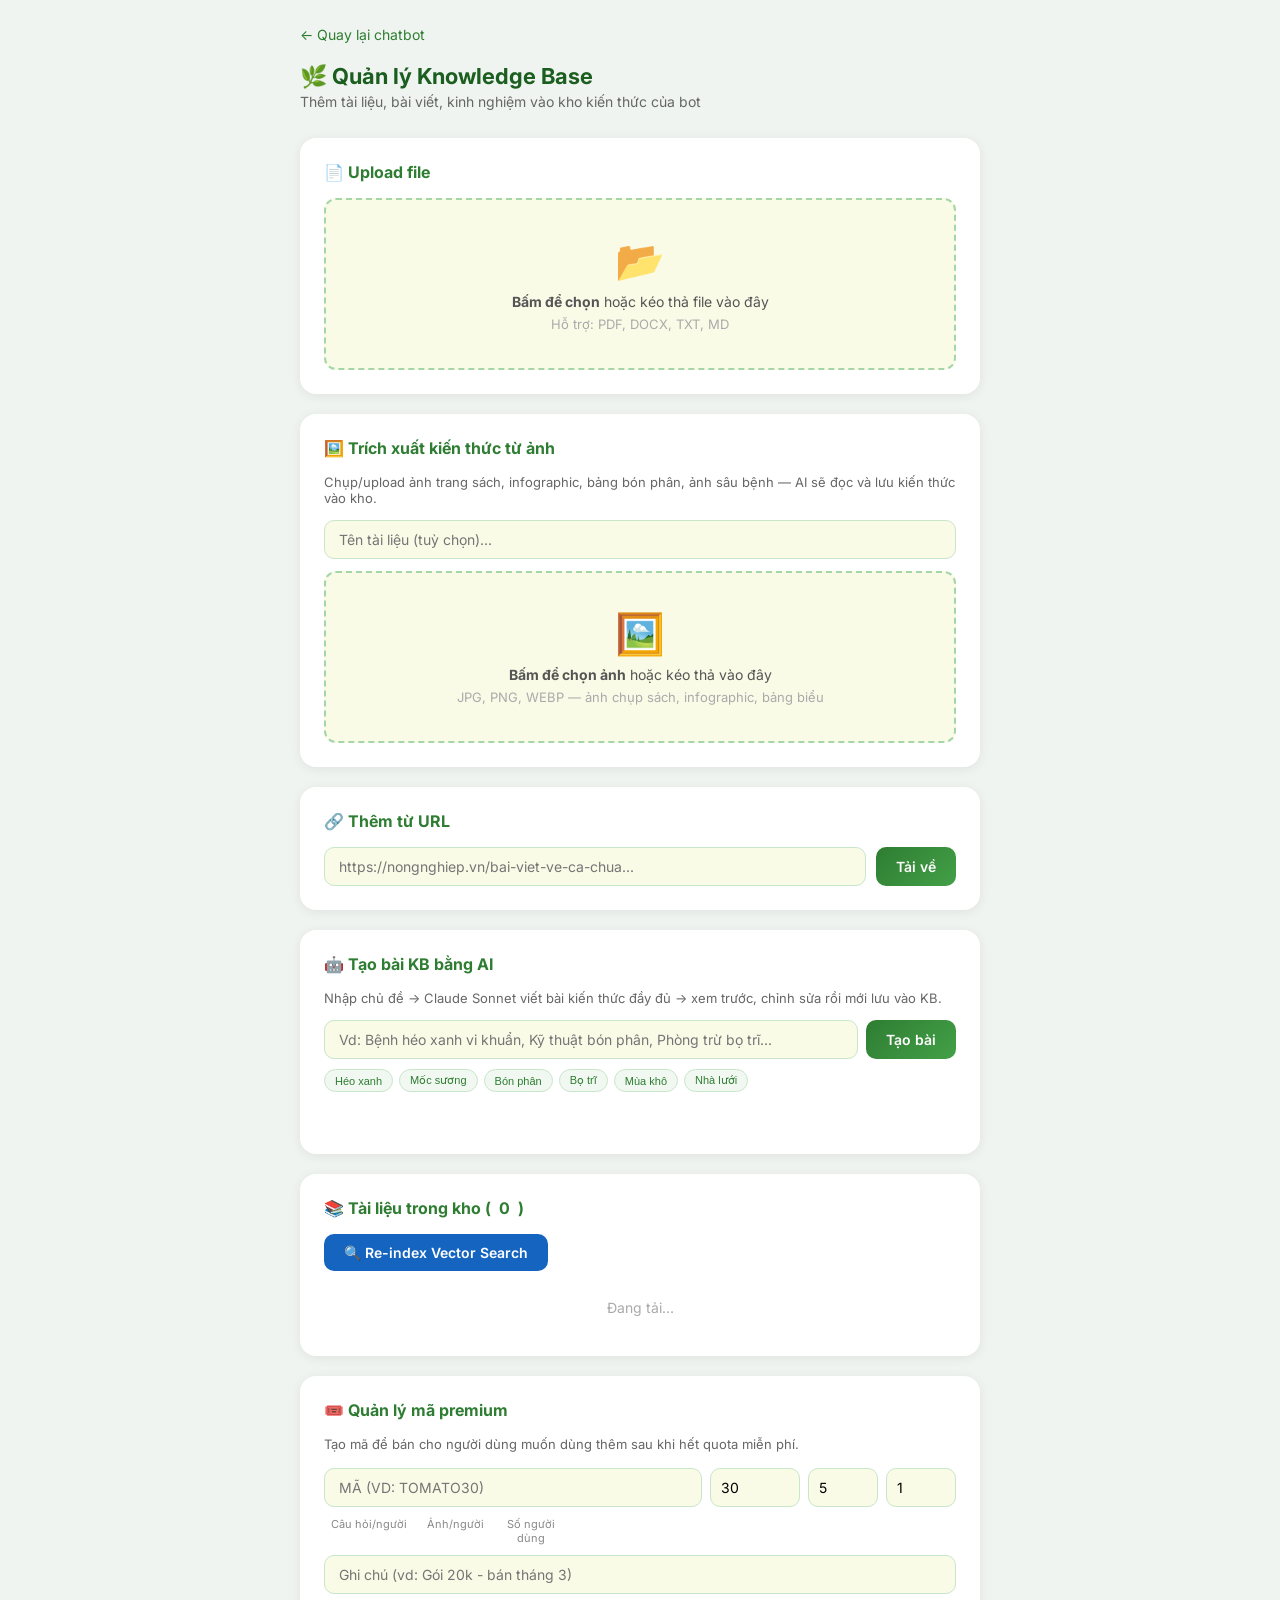
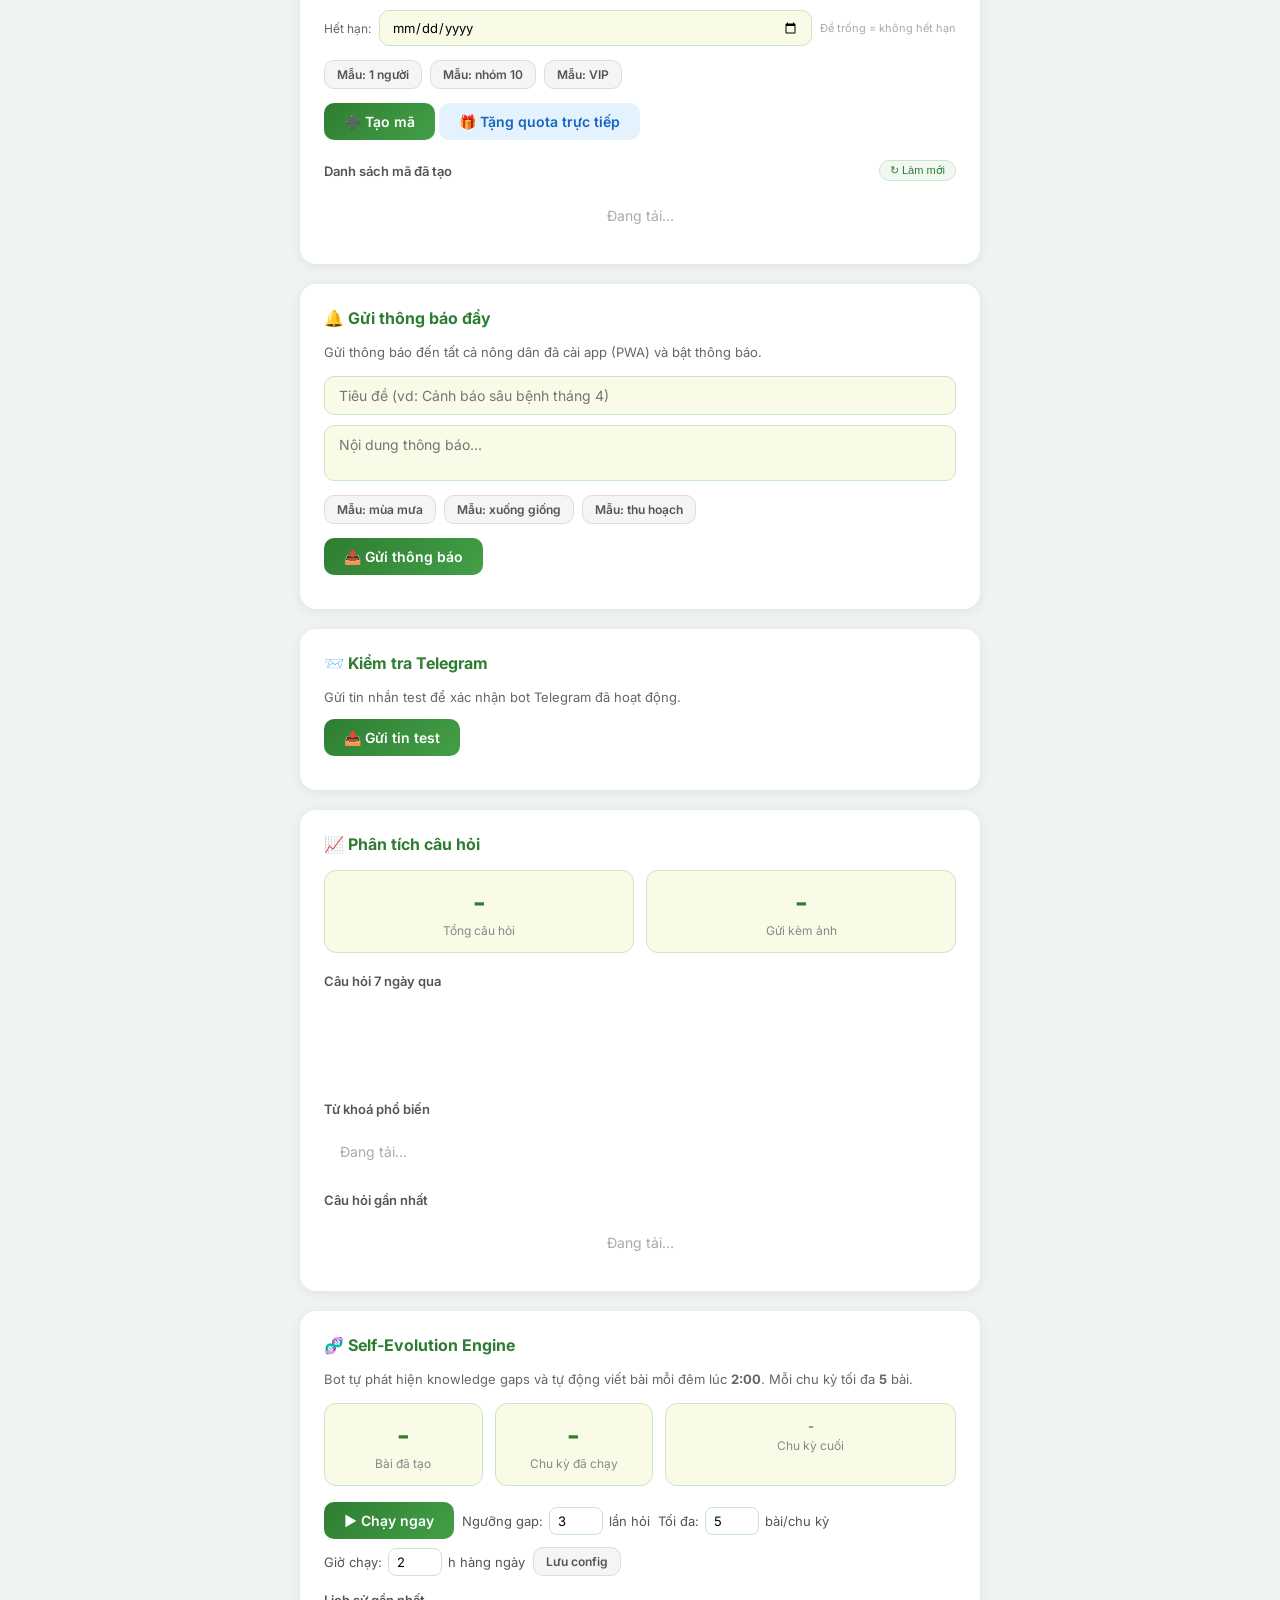
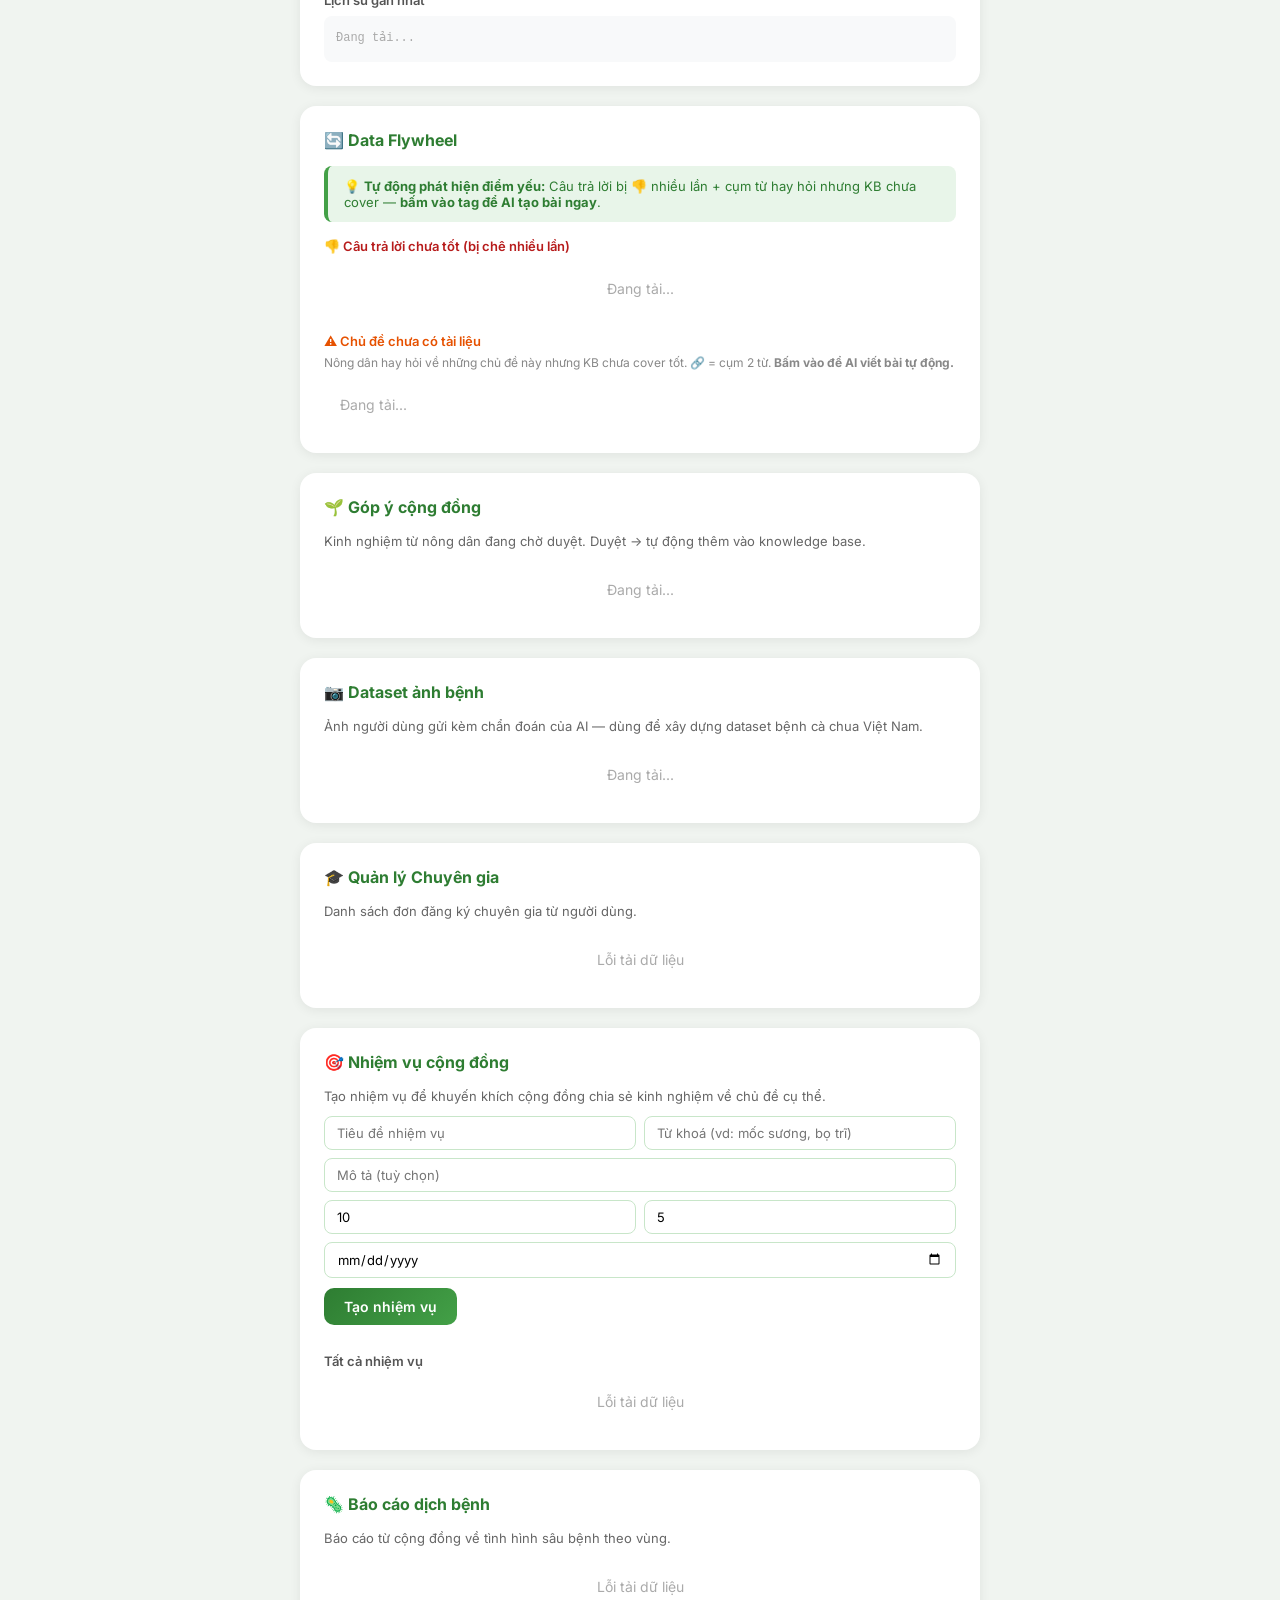
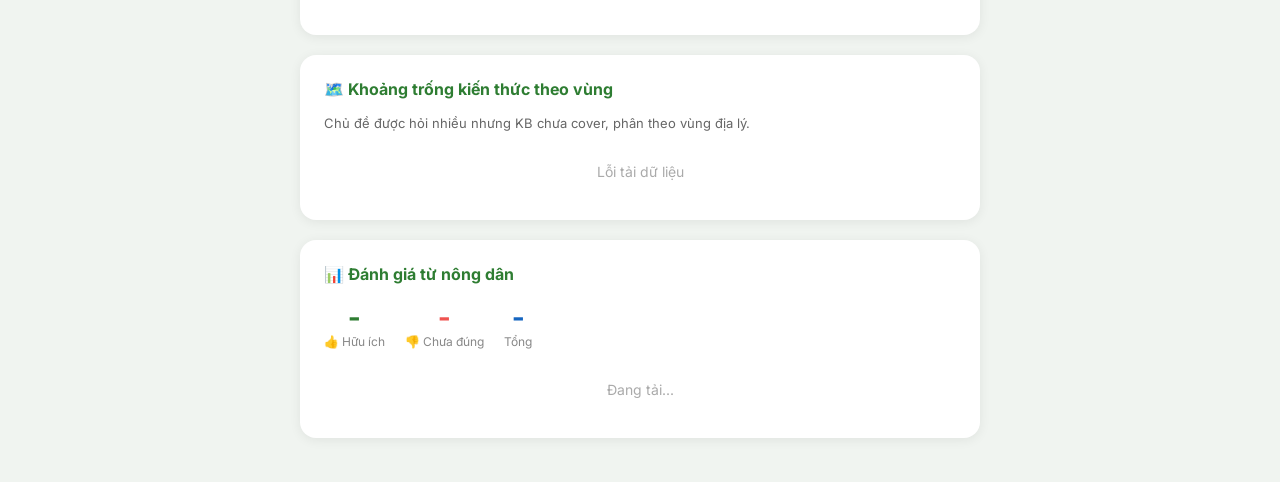
==== commit 2f434d5a: "feat: 4 nhóm tính năng cộng đồng — expert tier, missions, disease map, leaderboard - Nhóm 1: Correct" ====
--- a/static/admin.html
+++ b/static/admin.html
@@ -292,6 +292,45 @@
     <div id="imageDatasetList"><div class="empty">Đang tải...</div></div>
   </div>
 
+  <!-- Quản lý Chuyên gia -->
+  <div class="card">
+    <h2>🎓 Quản lý Chuyên gia</h2>
+    <p style="font-size:13px;color:#666;margin-bottom:16px;">Danh sách đơn đăng ký chuyên gia từ người dùng.</p>
+    <div id="expertList"><div class="empty">Đang tải...</div></div>
+  </div>
+
+  <!-- Nhiệm vụ cộng đồng -->
+  <div class="card">
+    <h2>🎯 Nhiệm vụ cộng đồng</h2>
+    <p style="font-size:13px;color:#666;margin-bottom:12px;">Tạo nhiệm vụ để khuyến khích cộng đồng chia sẻ kinh nghiệm về chủ đề cụ thể.</p>
+    <div style="display:grid;grid-template-columns:1fr 1fr;gap:8px;margin-bottom:10px;">
+      <input type="text" id="missionTitle" placeholder="Tiêu đề nhiệm vụ" style="border:1.5px solid #c8e6c9;border-radius:8px;padding:8px 12px;font-size:13px;font-family:inherit;outline:none;" />
+      <input type="text" id="missionTopic" placeholder="Từ khoá (vd: mốc sương, bọ trĩ)" style="border:1.5px solid #c8e6c9;border-radius:8px;padding:8px 12px;font-size:13px;font-family:inherit;outline:none;" />
+      <input type="text" id="missionDesc" placeholder="Mô tả (tuỳ chọn)" style="grid-column:1/-1;border:1.5px solid #c8e6c9;border-radius:8px;padding:8px 12px;font-size:13px;font-family:inherit;outline:none;" />
+      <input type="number" id="missionRewardPts" placeholder="Thưởng (điểm)" value="10" style="border:1.5px solid #c8e6c9;border-radius:8px;padding:8px 12px;font-size:13px;font-family:inherit;outline:none;" />
+      <input type="number" id="missionTarget" placeholder="Số đóng góp cần" value="5" style="border:1.5px solid #c8e6c9;border-radius:8px;padding:8px 12px;font-size:13px;font-family:inherit;outline:none;" />
+      <input type="date" id="missionExpires" placeholder="Hết hạn (tuỳ chọn)" style="grid-column:1/-1;border:1.5px solid #c8e6c9;border-radius:8px;padding:8px 12px;font-size:13px;font-family:inherit;outline:none;" />
+    </div>
+    <button class="btn" onclick="createMission()" style="margin-bottom:16px;">Tạo nhiệm vụ</button>
+    <div id="missionCreateMsg" style="font-size:13px;margin-bottom:12px;"></div>
+    <div style="font-size:13px;font-weight:600;color:#555;margin-bottom:8px;">Tất cả nhiệm vụ</div>
+    <div id="missionList"><div class="empty">Đang tải...</div></div>
+  </div>
+
+  <!-- Báo cáo dịch bệnh -->
+  <div class="card">
+    <h2>🦠 Báo cáo dịch bệnh</h2>
+    <p style="font-size:13px;color:#666;margin-bottom:16px;">Báo cáo từ cộng đồng về tình hình sâu bệnh theo vùng.</p>
+    <div id="diseaseReportList"><div class="empty">Đang tải...</div></div>
+  </div>
+
+  <!-- Gap theo vùng -->
+  <div class="card">
+    <h2>🗺️ Khoảng trống kiến thức theo vùng</h2>
+    <p style="font-size:13px;color:#666;margin-bottom:16px;">Chủ đề được hỏi nhiều nhưng KB chưa cover, phân theo vùng địa lý.</p>
+    <div id="gapByRegionList"><div class="empty">Đang tải...</div></div>
+  </div>
+
   <!-- Feedback -->
   <div class="card">
     <h2>📊 Đánh giá từ nông dân</h2>
@@ -315,6 +354,6 @@
   </div>
 </div>
 
-<script src="/static/admin.js"></script>
+<script src="/static/admin.js?v=20260308_c"></script>
 </body>
 </html>
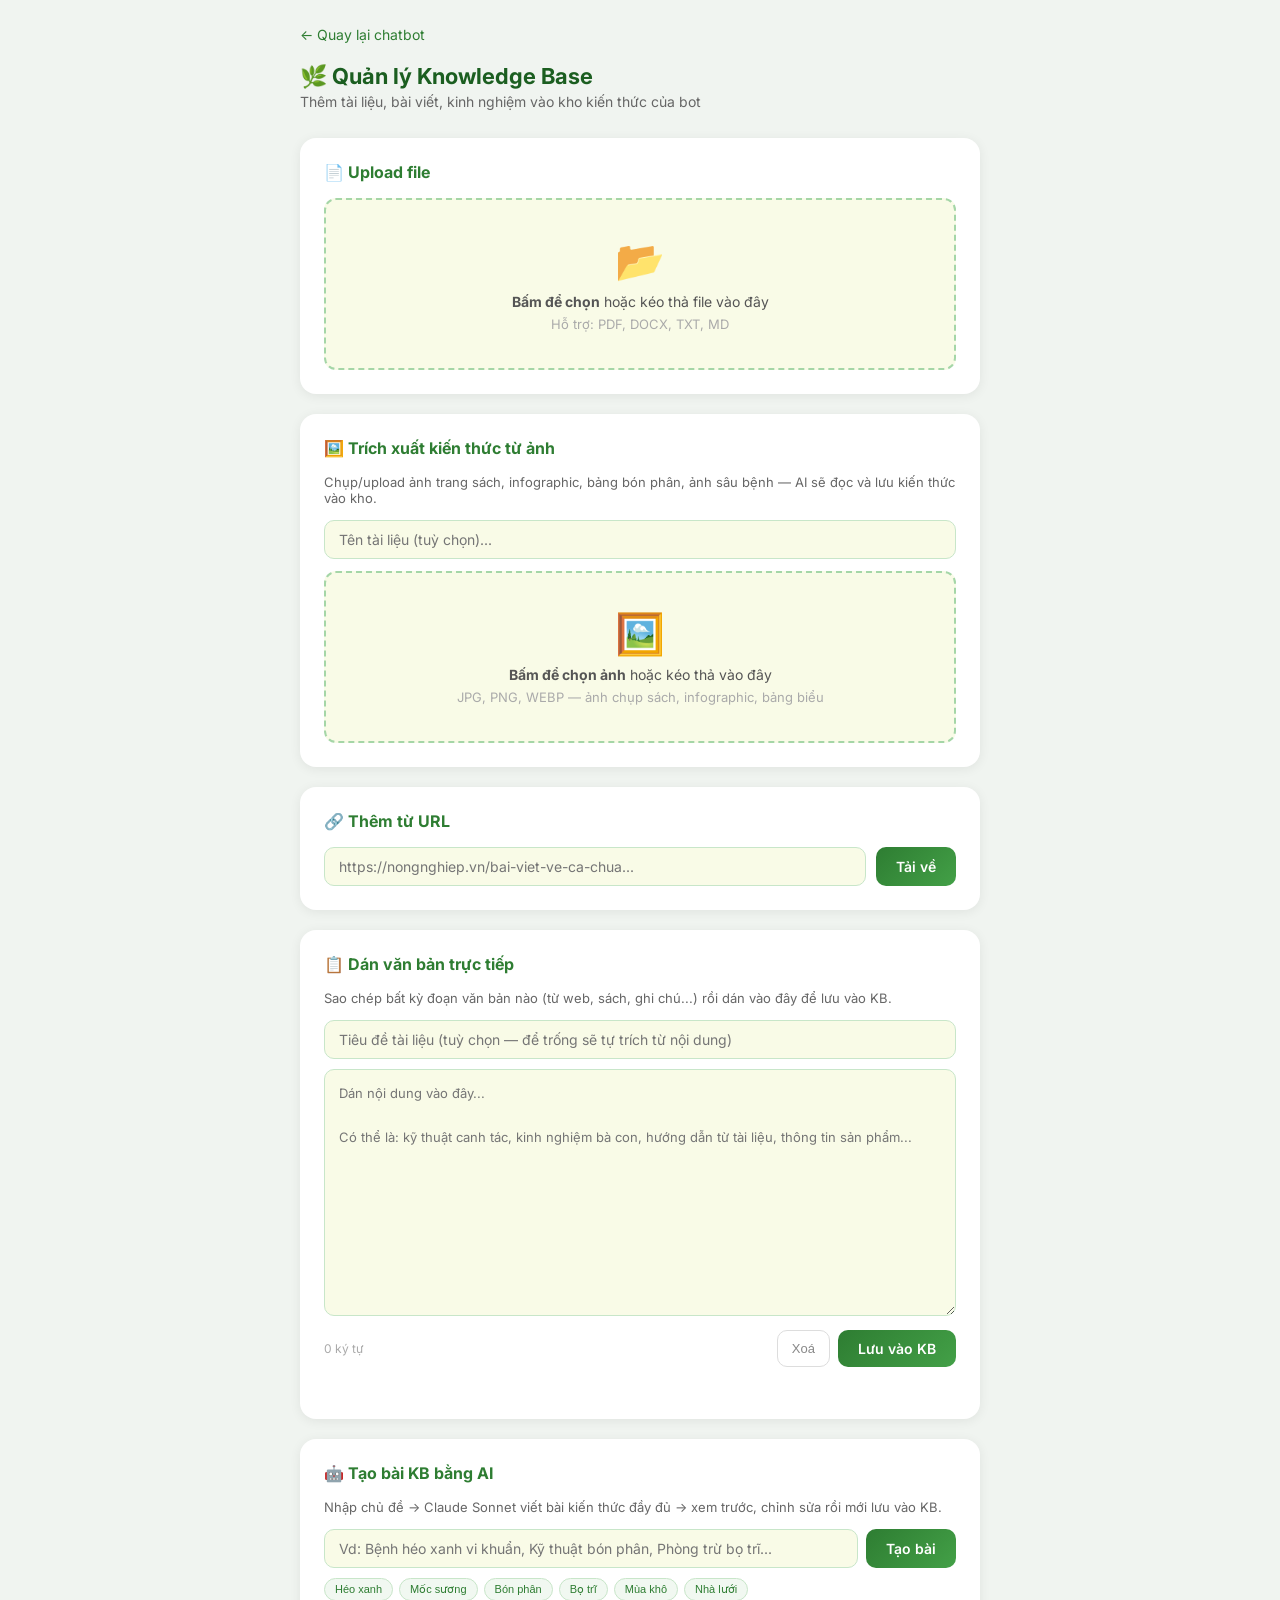
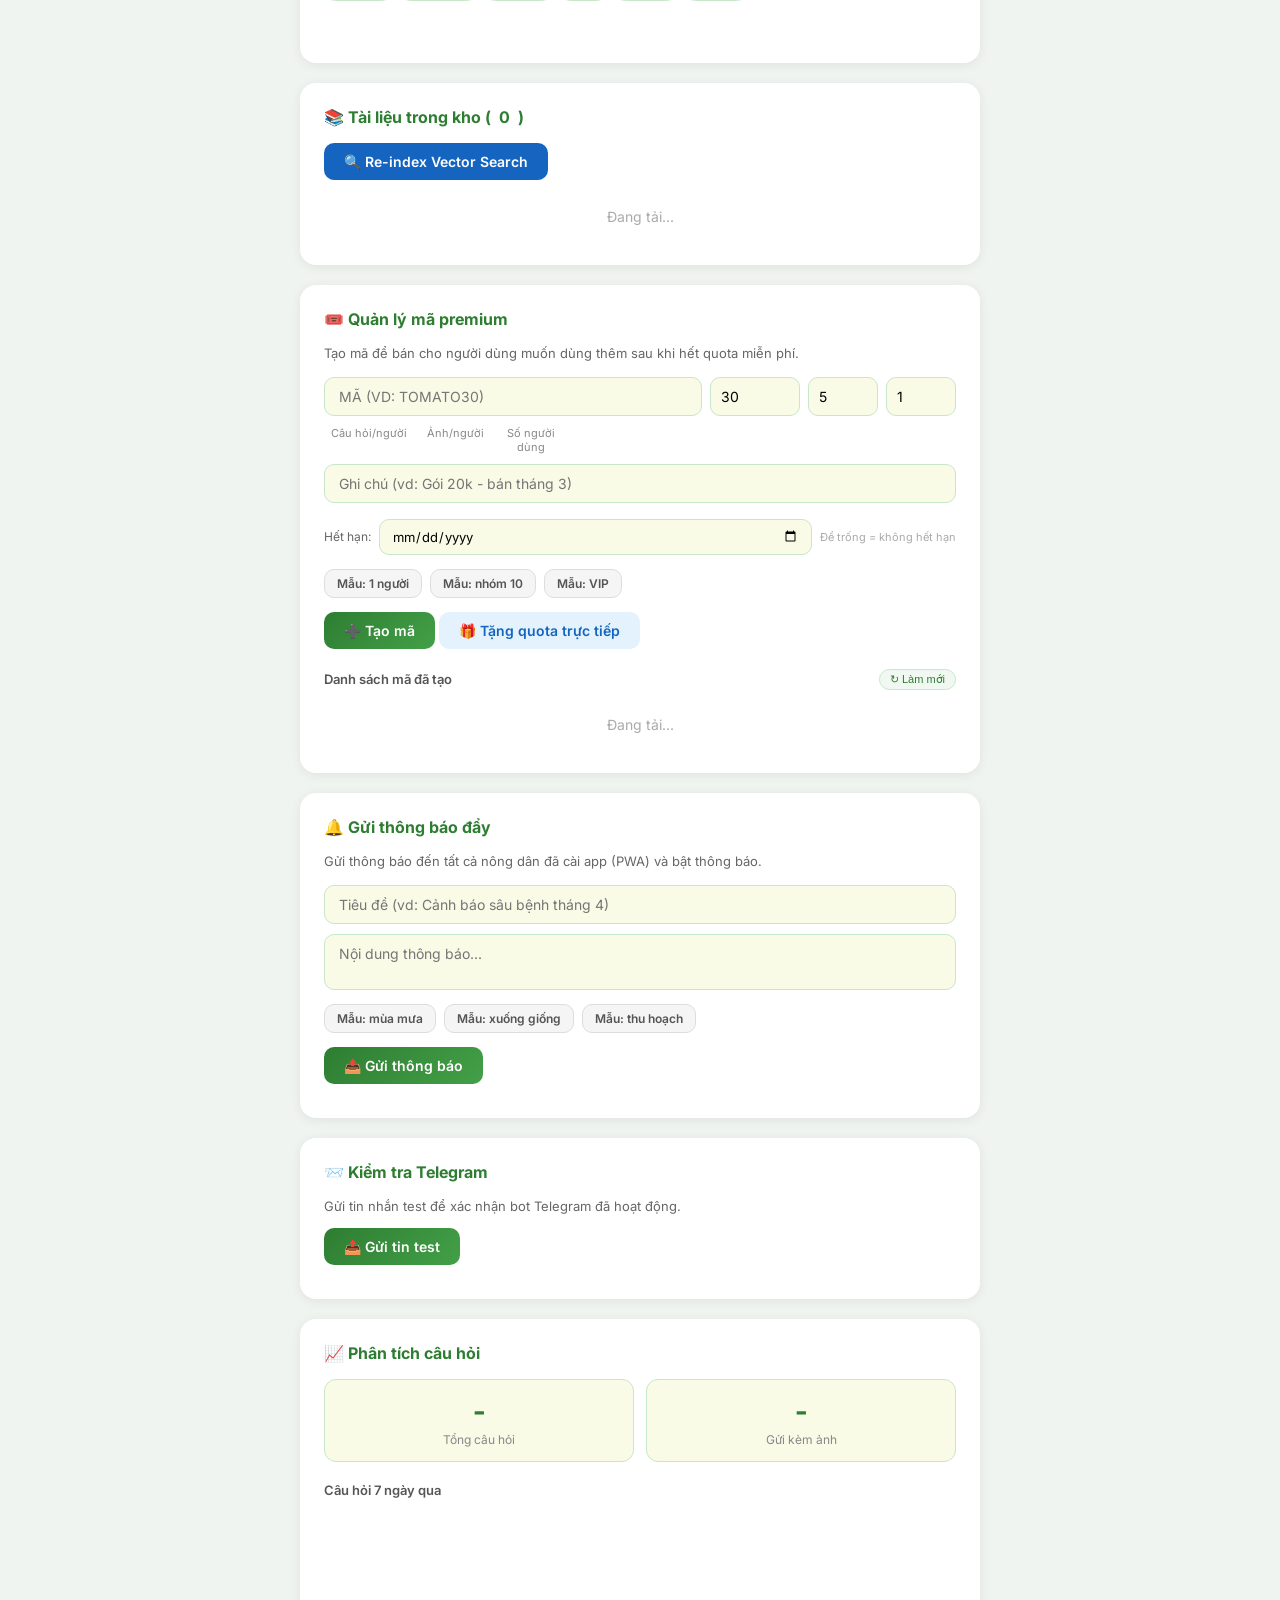
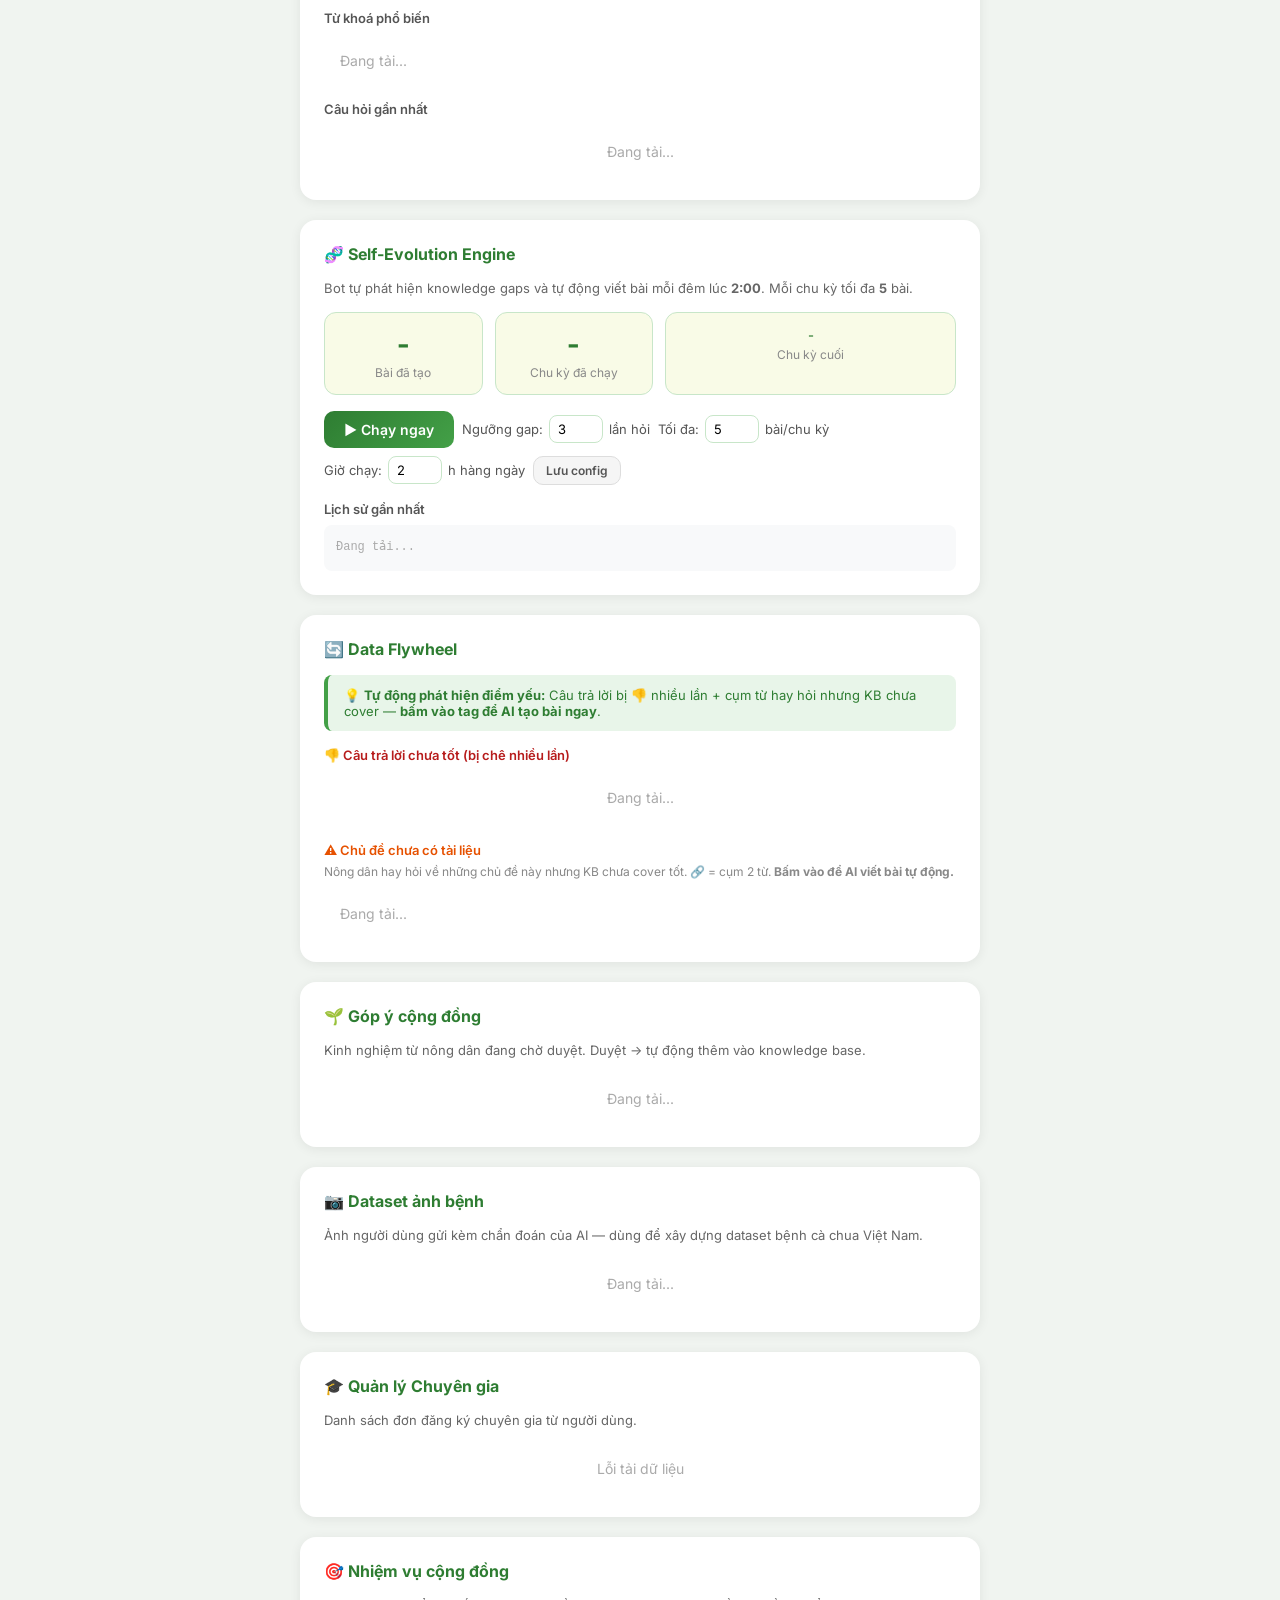
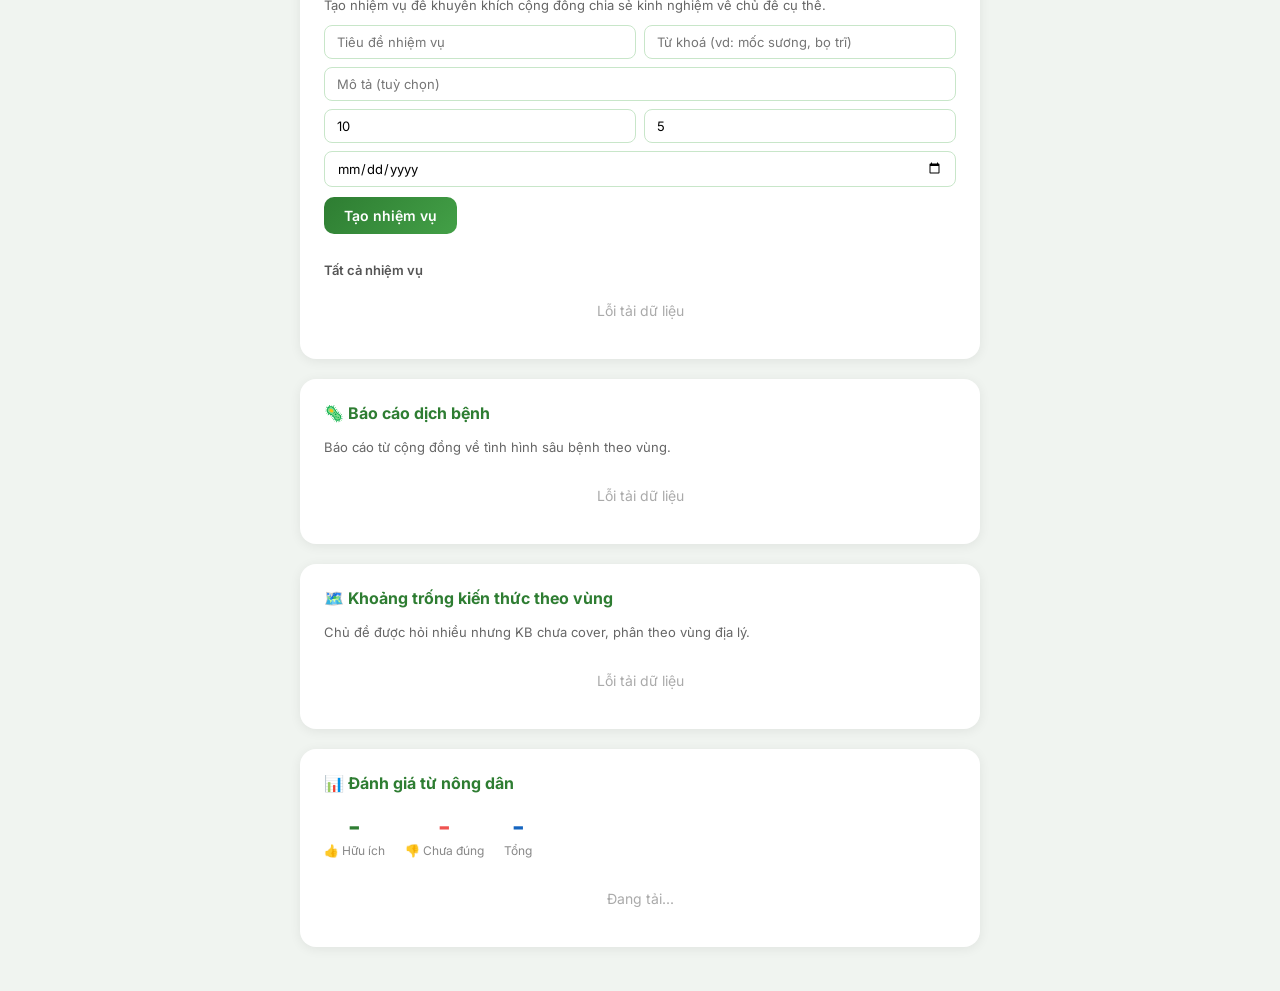
==== commit 8f2de2f7: "feat: thêm nguồn KB từ văn bản dán trực tiếp - Admin panel: card mới 'Dán văn bản trực tiếp' với tex" ====
--- a/static/admin.html
+++ b/static/admin.html
@@ -54,6 +54,25 @@
     </div>
   </div>
 
+  <!-- Dán văn bản trực tiếp -->
+  <div class="card">
+    <h2>📋 Dán văn bản trực tiếp</h2>
+    <p style="font-size:13px;color:#666;margin-bottom:14px;">Sao chép bất kỳ đoạn văn bản nào (từ web, sách, ghi chú...) rồi dán vào đây để lưu vào KB.</p>
+    <input type="text" id="pasteTitle" placeholder="Tiêu đề tài liệu (tuỳ chọn — để trống sẽ tự trích từ nội dung)"
+      style="width:100%;box-sizing:border-box;border:1.5px solid #c8e6c9;border-radius:10px;padding:10px 14px;font-size:14px;font-family:inherit;outline:none;background:#f9fbe7;margin-bottom:10px;" />
+    <textarea id="pasteContent" rows="10" placeholder="Dán nội dung vào đây...&#10;&#10;Có thể là: kỹ thuật canh tác, kinh nghiệm bà con, hướng dẫn từ tài liệu, thông tin sản phẩm..."
+      style="width:100%;box-sizing:border-box;border:1.5px solid #c8e6c9;border-radius:10px;padding:12px 14px;font-size:13px;font-family:inherit;outline:none;background:#f9fbe7;resize:vertical;line-height:1.7;" oninput="updatePasteCount()"></textarea>
+    <div style="display:flex;align-items:center;justify-content:space-between;margin-top:10px;">
+      <span id="pasteCharCount" style="font-size:12px;color:#aaa;">0 ký tự</span>
+      <div style="display:flex;gap:8px;">
+        <button onclick="document.getElementById('pasteContent').value='';document.getElementById('pasteTitle').value='';updatePasteCount();"
+          style="padding:8px 14px;border:1px solid #ddd;border-radius:10px;background:#fff;cursor:pointer;font-size:13px;color:#888;">Xoá</button>
+        <button class="btn" onclick="savePasteText()" id="pasteSaveBtn">Lưu vào KB</button>
+      </div>
+    </div>
+    <div id="pasteStatus" style="margin-top:10px;font-size:13px;min-height:18px;"></div>
+  </div>
+
   <!-- Tạo bài KB bằng AI -->
   <div class="card">
     <h2>🤖 Tạo bài KB bằng AI</h2>
@@ -354,6 +373,6 @@
   </div>
 </div>
 
-<script src="/static/admin.js?v=20260308_c"></script>
+<script src="/static/admin.js?v=20260309_b"></script>
 </body>
 </html>
